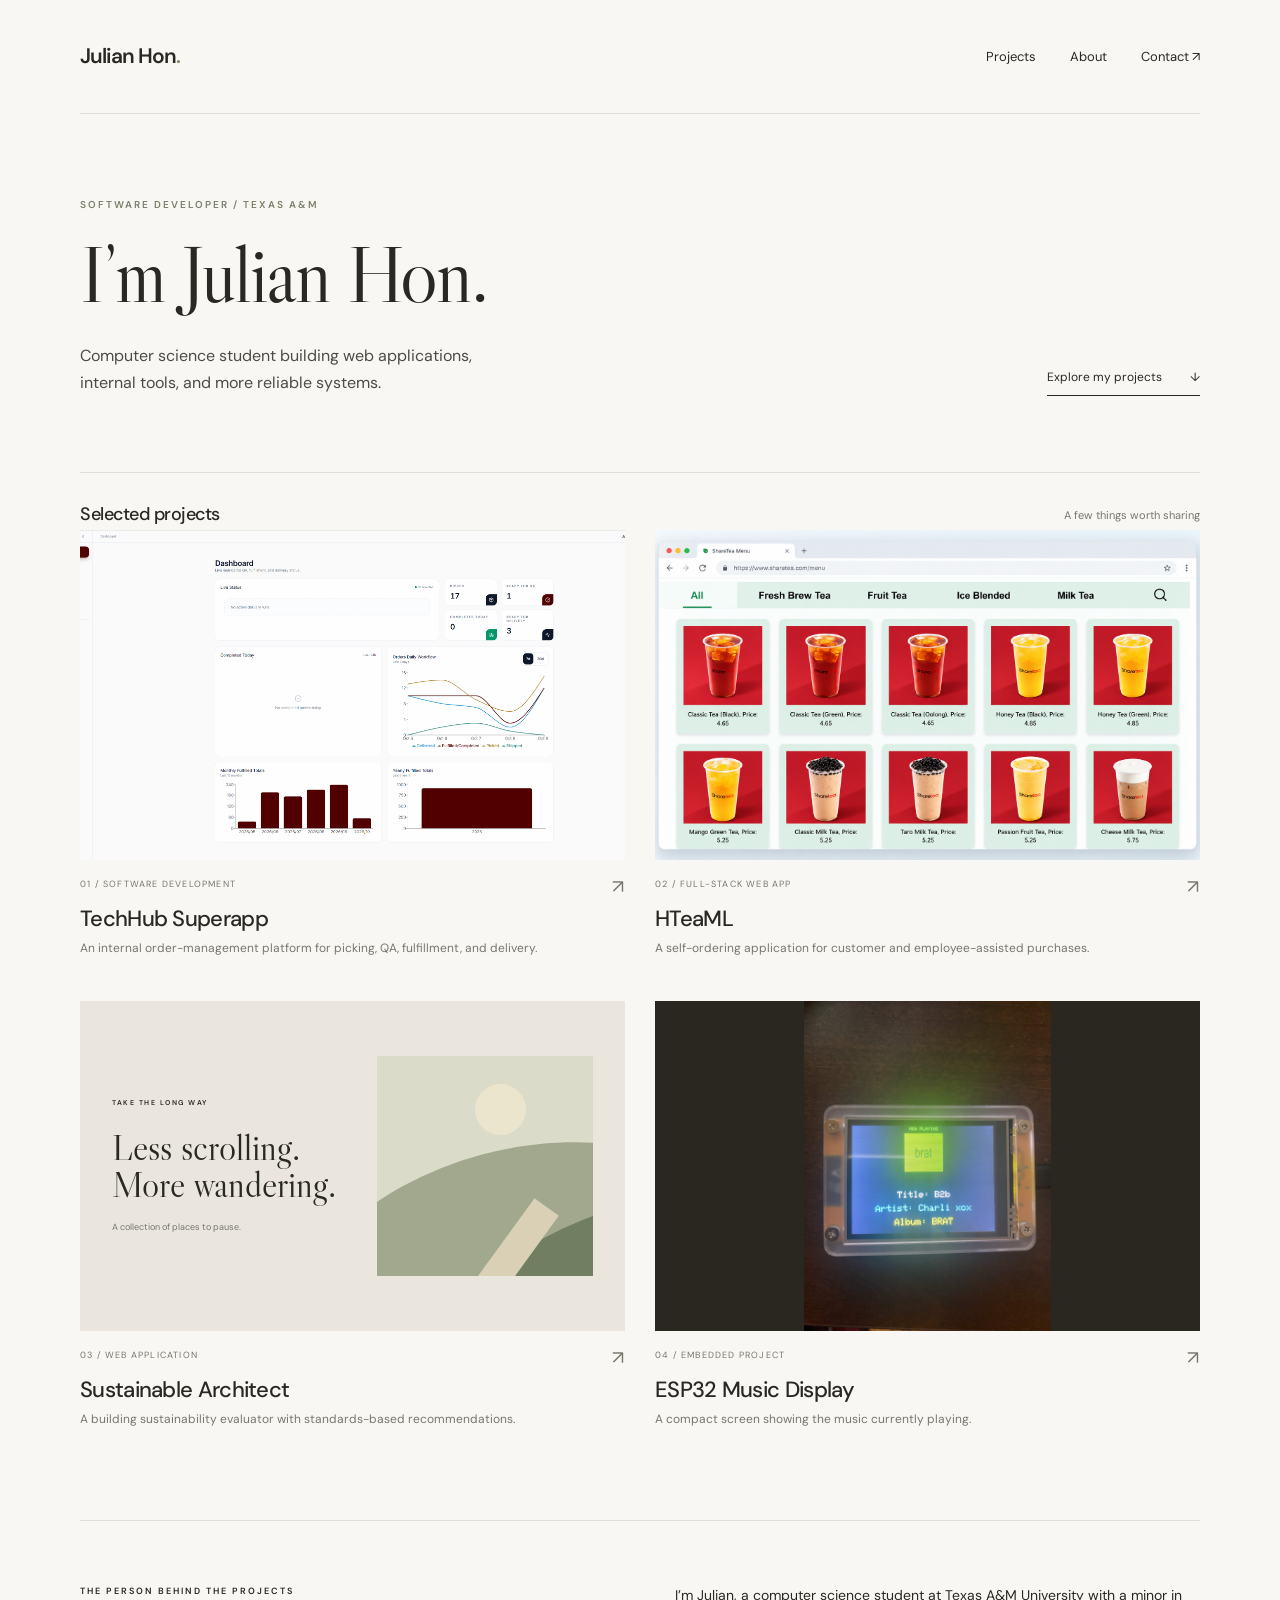
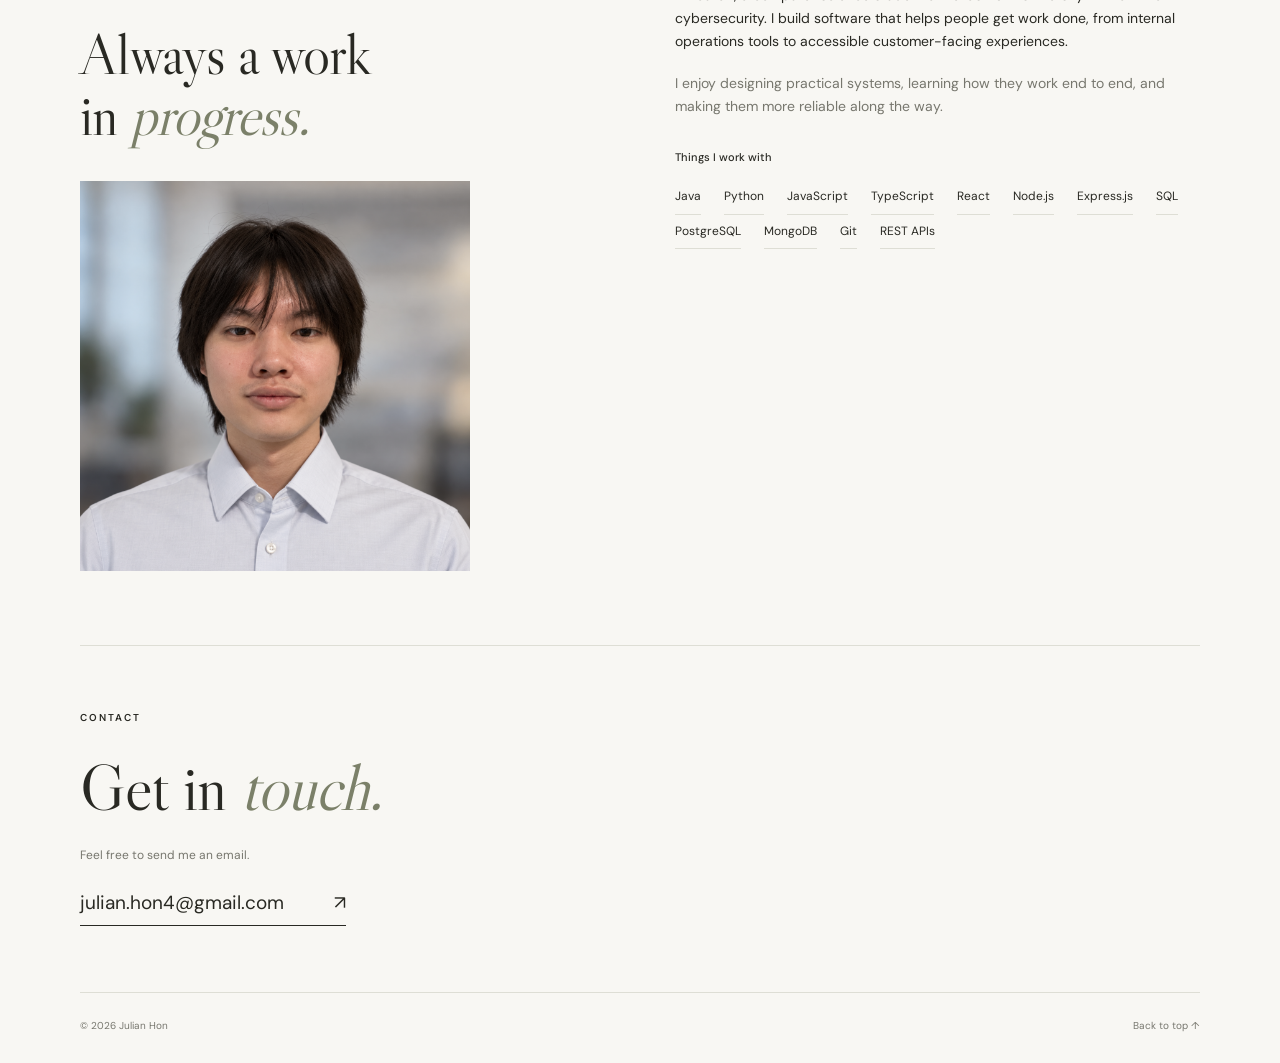
==== index.html @ f7557ac9 "Add ESP32 music display project" ====
<!doctype html>
<html lang="en">
<head>
  <meta charset="UTF-8">
  <meta name="viewport" content="width=device-width, initial-scale=1">
  <meta name="description" content="Julian Hon's portfolio of software projects and experience.">
  <title>Julian Hon — Portfolio</title>
  <link rel="stylesheet" href="styles.css">
</head>
<body>
  <a class="skip-link" href="#main">Skip to content</a>
  <header class="header wrap">
    <a class="wordmark" href="#">Julian Hon<span class="wordmark-dot">.</span></a>
    <nav aria-label="Main navigation"><a href="#work">Projects</a><a href="#about">About</a><a href="#contact">Contact <span aria-hidden="true">↗</span></a></nav>
  </header>
  <main id="main">
    <section class="hero wrap">
      <p class="eyebrow">SOFTWARE DEVELOPER / TEXAS A&amp;M</p>
      <h1>I’m Julian Hon.</h1>
      <div class="hero-bottom"><p>Computer science student building web applications, internal tools, and more reliable systems.</p><a class="text-link" href="#work">Explore my projects <span aria-hidden="true">↓</span></a></div>
    </section>
    <section class="work wrap" id="work" aria-labelledby="work-heading">
      <div class="section-heading"><h2 id="work-heading">Selected projects</h2><span>A few things worth sharing</span></div>
      <div class="project-grid">
        <button class="project" data-project="0" aria-haspopup="dialog">
          <span class="project-art project-image"><img src="images/techhub-superapp.png" alt="TechHub Superapp project preview"></span>
          <span class="project-meta"><span>01 / SOFTWARE DEVELOPMENT</span><span>↗</span></span><span class="project-name">TechHub Superapp</span><span class="project-description">An internal order-management platform for picking, QA, fulfillment, and delivery.</span>
        </button>
        <button class="project" data-project="1" aria-haspopup="dialog">
          <span class="project-art project-image"><img src="images/boba-kiosk.png" alt="HTeaML project preview"></span>
          <span class="project-meta"><span>02 / FULL-STACK WEB APP</span><span>↗</span></span><span class="project-name">HTeaML</span><span class="project-description">A self-ordering application for customer and employee-assisted purchases.</span>
        </button>
        <button class="project" data-project="2" aria-haspopup="dialog">
          <span class="project-art art-walk" aria-hidden="true"><span class="walk-copy"><span class="mini-label">TAKE THE LONG WAY</span><span class="walk-title">Less scrolling.<br>More wandering.</span><span class="walk-subtitle">A collection of places to pause.</span></span><span class="landscape"><span class="sun"></span><span class="hill hill-back"></span><span class="hill hill-front"></span><span class="trail"></span></span></span>
          <span class="project-meta"><span>03 / WEB APPLICATION</span><span>↗</span></span><span class="project-name">Sustainable Architect</span><span class="project-description">A building sustainability evaluator with standards-based recommendations.</span>
        </button>
        <button class="project" data-project="3" aria-haspopup="dialog">
          <span class="project-art project-image music-display-image"><img src="images/esp32_music_display.jpg" alt="ESP32 music display showing album art and track information"></span>
          <span class="project-meta"><span>04 / EMBEDDED PROJECT</span><span>↗</span></span><span class="project-name">ESP32 Music Display</span><span class="project-description">A compact screen showing the music currently playing.</span>
        </button>
      </div>
    </section>
    <section class="about wrap" id="about" aria-labelledby="about-heading"><div><p class="eyebrow">THE PERSON BEHIND THE PROJECTS</p><h2 id="about-heading">Always a work<br>in <em>progress.</em></h2><img class="portrait" src="images/face.png" alt="Portrait of Julian Hon"></div><div class="about-content"><p>I’m Julian, a computer science student at Texas A&M University with a minor in cybersecurity. I build software that helps people get work done, from internal operations tools to accessible customer-facing experiences.</p><p class="muted">I enjoy designing practical systems, learning how they work end to end, and making them more reliable along the way.</p><h3>Things I work with</h3><ul class="skills"><li>Java</li><li>Python</li><li>JavaScript</li><li>TypeScript</li><li>React</li><li>Node.js</li><li>Express.js</li><li>SQL</li><li>PostgreSQL</li><li>MongoDB</li><li>Git</li><li>REST APIs</li></ul></div></section>
    <section class="contact wrap" id="contact"><p class="eyebrow">CONTACT</p><h2>Get in <em>touch.</em></h2><p>Feel free to send me an email.</p><a class="contact-placeholder" href="mailto:julian.hon4@gmail.com">julian.hon4@gmail.com <span aria-hidden="true">↗</span></a></section>
  </main>
  <footer class="wrap"><span>© <span id="year">2026</span> Julian Hon</span><a href="#">Back to top ↑</a></footer>
  <dialog id="project-dialog" aria-labelledby="dialog-title"><button class="dialog-close" aria-label="Close project details">×</button><p class="eyebrow">PROJECT DETAILS</p><h2 id="dialog-title"></h2><p id="dialog-description"></p><button class="dialog-done">Back to projects <span aria-hidden="true">↗</span></button></dialog>
  <script src="script.js"></script>
</body>
</html>
---- styles.css ----
@import url('https://fonts.googleapis.com/css2?family=DM+Sans:wght@400;500;600;700&family=Libre+Caslon+Display&display=swap');
:root{--paper:#f8f7f3;--ink:#292923;--muted:#77776e;--line:#deded5;--serif:'Libre Caslon Display',Georgia,serif;--sans:'DM Sans',Arial,sans-serif}
*{box-sizing:border-box}html{scroll-behavior:smooth;scroll-padding-top:30px}body{margin:0;background:var(--paper);color:var(--ink);font-family:var(--sans);font-size:15px;line-height:1.65}a{color:inherit;text-decoration:none}button{font:inherit;color:inherit}button,a{-webkit-tap-highlight-color:transparent}a:focus-visible,button:focus-visible{outline:2px solid #686f54;outline-offset:6px}.wrap{max-width:1120px;margin:auto;width:calc(100% - 112px)}.header{height:114px;display:flex;justify-content:space-between;align-items:center;border-bottom:1px solid var(--line)}.wordmark{font-size:21px;font-weight:600;letter-spacing:-1px}.wordmark-dot{color:#82896d}.header nav{display:flex;gap:34px;font-size:13px}.header nav a:hover,.text-link:hover{color:#71795e}.hero{padding-top:83px;padding-bottom:76px}.eyebrow{font-size:10px;letter-spacing:2px;font-weight:600;margin:0 0 25px}.hero h1{font:normal clamp(64px,7.4vw,100px)/1.02 var(--serif);letter-spacing:-2.6px;margin:0 0 35px}em{font-weight:normal;color:#7b8069}.hero-bottom{display:flex;align-items:flex-end;justify-content:space-between;gap:30px}.hero-bottom p{color:var(--muted);margin:0;line-height:1.8}.text-link{font-size:12px;padding-bottom:7px;border-bottom:1px solid var(--ink);white-space:nowrap}.text-link span{margin-left:25px}.section-heading{display:flex;align-items:center;justify-content:space-between;border-top:1px solid var(--line);padding-top:27px}.section-heading h2{font-size:18px;font-weight:500;letter-spacing:-.5px;margin:0}.section-heading>span{font-size:11px;color:var(--muted)}.sample-note{font-size:10px;color:var(--muted);margin:10px 0 26px}.project-grid{display:grid;grid-template-columns:1fr 1fr;gap:42px 30px}.project{display:block;border:0;background:transparent;text-align:left;padding:0;cursor:pointer;min-width:0}.project-art{height:330px;display:flex;position:relative;overflow:hidden;align-items:center;justify-content:center;transition:filter .25s}.project:hover .project-art{filter:brightness(.96)}.art-journal{background:#e6e4db}.journal-sheet{display:block;background:#fbfaf6;width:65%;height:280px;padding:24px 25px;box-shadow:0 12px 24px #34382d12;transform:translateY(18px) rotate(-5deg)}.mini-label{display:block;font-size:7px;letter-spacing:1.5px;font-weight:600}.journal-title{font:34px/1.06 var(--serif);display:block;margin-top:17px}.journal-line{display:block;height:1px;background:#deded5;margin:17px 0 14px}.journal-photo{height:94px;display:block;background:#c0c3b2;overflow:hidden;position:relative}.journal-photo:before{content:'';position:absolute;width:180px;height:150px;background:#90977f;border-radius:50%;left:-10px;top:29px}.journal-photo:after{content:'';position:absolute;width:140px;height:90px;background:#65725b;border-radius:50%;right:-20px;top:45px}.journal-photo>span{position:absolute;width:24px;height:24px;border-radius:50%;background:#e7ddbf;top:16px;right:50px}.journal-caption{font-size:7px;color:var(--muted);display:block;margin-top:10px}.art-library{background:#e1e6df}.library-sheet{width:76%;height:255px;display:block;background:#f4f5ed;box-shadow:0 12px 24px #34382d12;padding:23px 25px;transform:translateY(18px) rotate(4deg)}.library-title{display:block;font:34px/1.03 var(--serif);margin-top:16px}.book-row{display:flex;gap:9px;margin-top:21px;align-items:flex-end}.book{display:block;height:92px;width:29%;font:11px/1.25 var(--serif);padding:12px 7px;box-shadow:3px 2px 0 #00000012}.book-one{background:#777f65;color:#f4f1e8}.book-two{background:#d8c7b3;transform:rotate(-5deg);height:84px}.book-three{background:#bbbda9;font-size:9px}.project-meta{display:flex;justify-content:space-between;font-size:9px;letter-spacing:1.2px;margin-top:17px;color:var(--muted)}.project-meta>span:last-child{font-size:19px;line-height:1}.project-name{display:block;font-size:22px;font-weight:500;letter-spacing:-.7px;margin-top:5px}.project-description{display:block;color:var(--muted);font-size:12px;margin-top:2px}.project-wide{grid-column:1/-1}.art-walk{height:270px;background:#eae6dd;justify-content:space-between;padding:42px 66px;gap:30px}.walk-copy{z-index:1;flex-shrink:0}.walk-title{display:block;font:49px/1.03 var(--serif);margin-top:20px}.walk-subtitle{display:block;font-size:9px;color:var(--muted);margin-top:17px}.landscape{display:block;position:relative;width:43%;height:220px;overflow:hidden;background:#dadbc9}.sun{position:absolute;border-radius:50%;background:#ece5cd;width:51px;height:51px;top:28px;right:67px}.hill{position:absolute;border-radius:50%;width:450px;height:270px;transform:rotate(-15deg)}.hill-back{background:#a1a88d;top:94px;left:-85px}.hill-front{background:#727e62;top:146px;left:56px}.trail{position:absolute;background:#d9d0b6;width:30px;height:220px;top:130px;left:42%;transform:rotate(36deg)}.about{display:grid;grid-template-columns:1fr 1fr;gap:70px;border-top:1px solid var(--line);margin-top:90px;padding-top:63px;padding-bottom:74px}.about h2,.contact h2{font:57px/1.08 var(--serif);letter-spacing:-1px;margin:0}.about .eyebrow{font-size:9px}.about-content>p{margin:0 0 19px;font-size:14px}.muted{color:var(--muted)}.about h3{font-size:11px;font-weight:500;margin-top:29px}.about h3 span{color:var(--muted);font-size:10px}.skills{list-style:none;display:flex;flex-wrap:wrap;gap:0 23px;padding:0;margin:14px 0 0}.skills li{font-size:12px;border-bottom:1px solid var(--line);padding:7px 0}.contact{border-top:1px solid var(--line);padding-top:64px;padding-bottom:66px}.contact h2{font-size:65px}.contact>p:not(.eyebrow){color:var(--muted);font-size:12px;margin-top:24px}.contact-placeholder{display:inline-block;font-size:19px;border-bottom:1px solid var(--ink);padding-bottom:7px;margin-top:9px}.contact-placeholder>span{margin-left:45px}footer{border-top:1px solid var(--line);display:flex;justify-content:space-between;gap:20px;padding:25px 0 29px;color:var(--muted);font-size:10px}.skip-link{position:absolute;top:-100px;left:20px;padding:12px;background:var(--paper);z-index:10}.skip-link:focus{top:12px}dialog{background:var(--paper);color:var(--ink);border:1px solid var(--line);padding:45px;max-width:560px;width:calc(100% - 40px)}dialog::backdrop{background:#22251ec0}dialog h2{font:48px/1.1 var(--serif);margin:20px 0}dialog h3{font-size:15px;margin-top:30px}dialog p:not(.eyebrow){font-size:14px;color:var(--muted)}.dialog-close{position:absolute;top:12px;right:17px;border:0;background:none;font-size:28px;cursor:pointer}.dialog-done{background:none;border:0;border-bottom:1px solid var(--ink);padding:8px 0;cursor:pointer;font-size:12px;margin-top:16px}
.project-image{background:#e8e7e1}.project-image img{display:block;width:100%;height:100%;object-fit:cover;object-position:center}
.portrait{display:block;width:100%;max-width:390px;height:390px;object-fit:cover;object-position:center;margin-top:34px;filter:saturate(.86)}
.hero .eyebrow{color:#7b8069;margin-bottom:20px}.hero h1{font-size:clamp(54px,6.2vw,82px);letter-spacing:-2px;margin-bottom:29px}.hero-bottom p{max-width:440px;font-size:16px;line-height:1.65;color:#4c4c46}
@media(max-width:760px){.hero h1{font-size:50px;letter-spacing:-1.4px}.hero-bottom p{font-size:15px}}
.art-walk{height:330px;padding:32px;gap:18px}.walk-title{font-size:36px}.landscape{width:45%;height:220px;flex-shrink:0}
.music-display-image{background:#292720}.music-display-image img{object-fit:contain}
@media(max-width:760px){.wrap{width:calc(100% - 40px)}.project-grid{grid-template-columns:1fr}.about{grid-template-columns:1fr;gap:35px}.art-walk{padding:25px}.walk-title{font-size:clamp(29px,7vw,36px)}.landscape{width:43%}}
@media(max-width:500px){.art-walk{flex-direction:column;align-items:stretch;gap:15px}.walk-title{font-size:29px;margin-top:8px}.walk-subtitle{margin-top:5px}.landscape{width:100%;height:125px}}
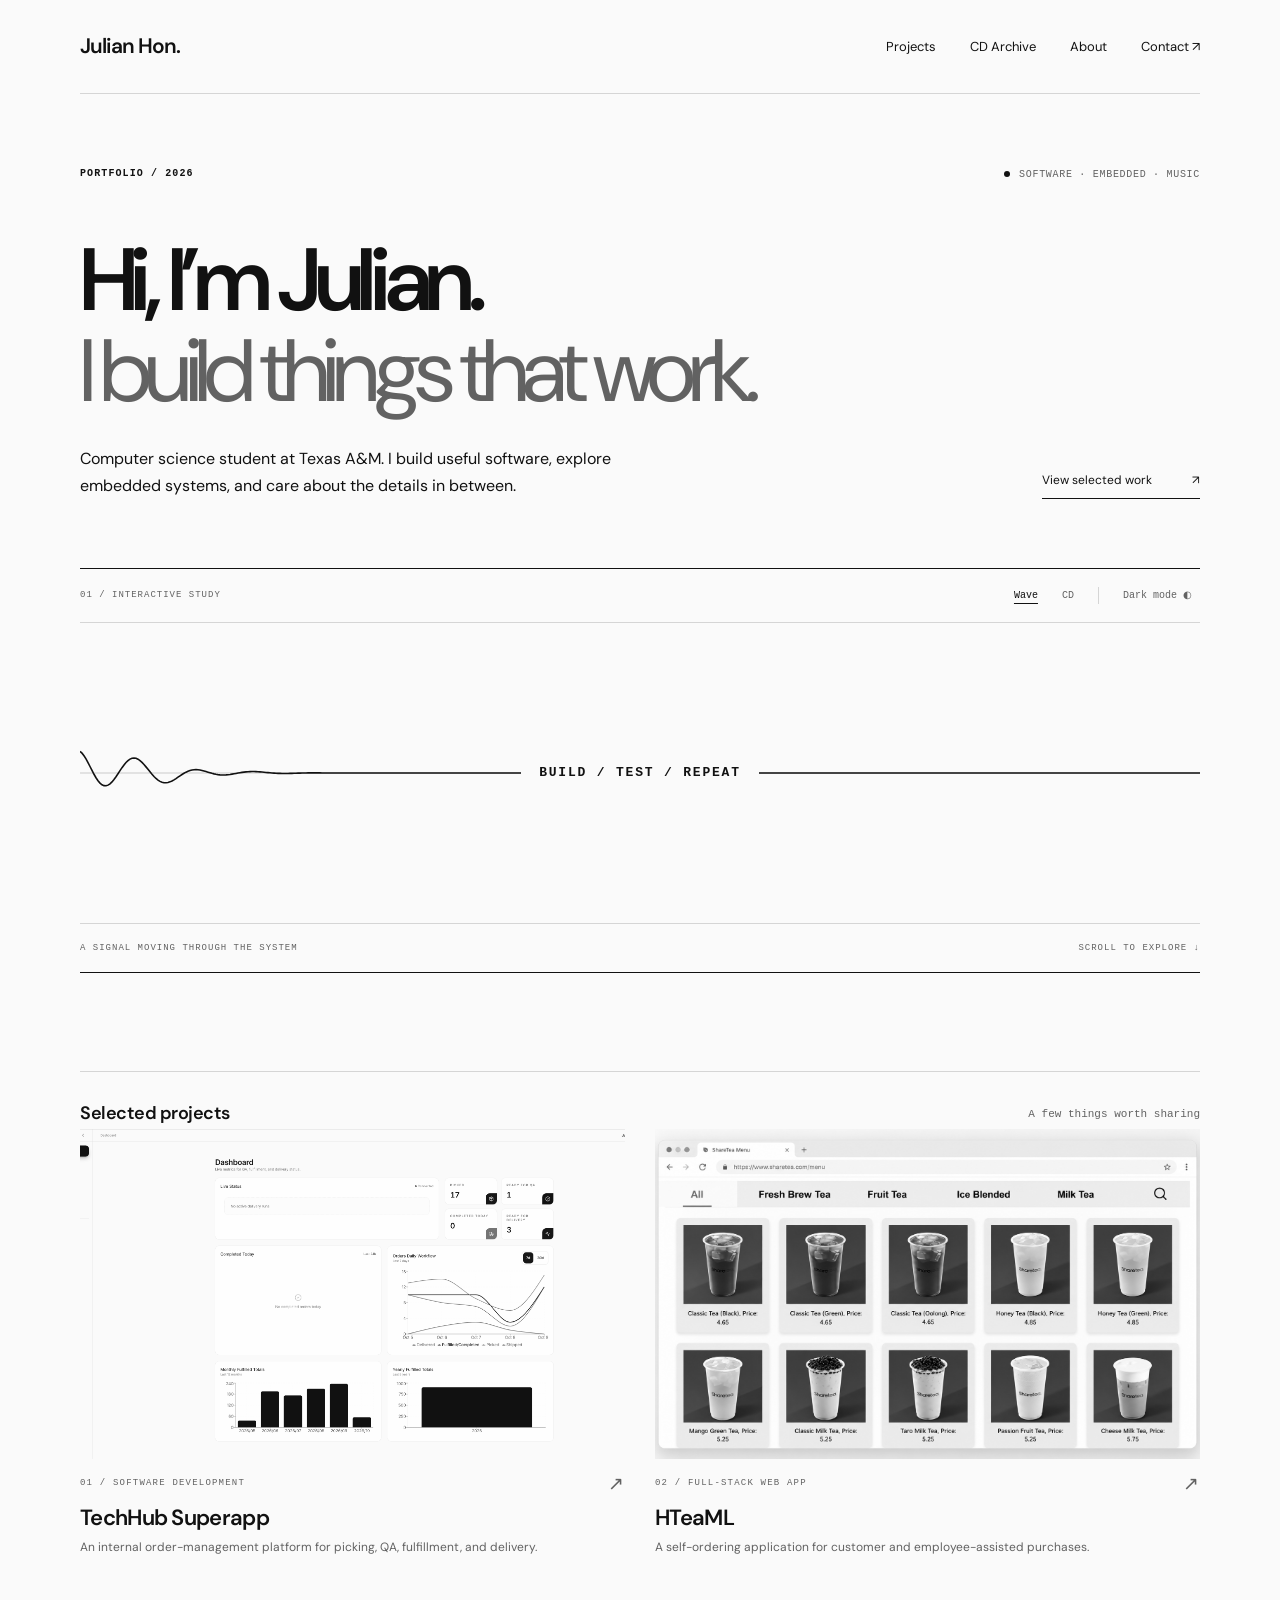
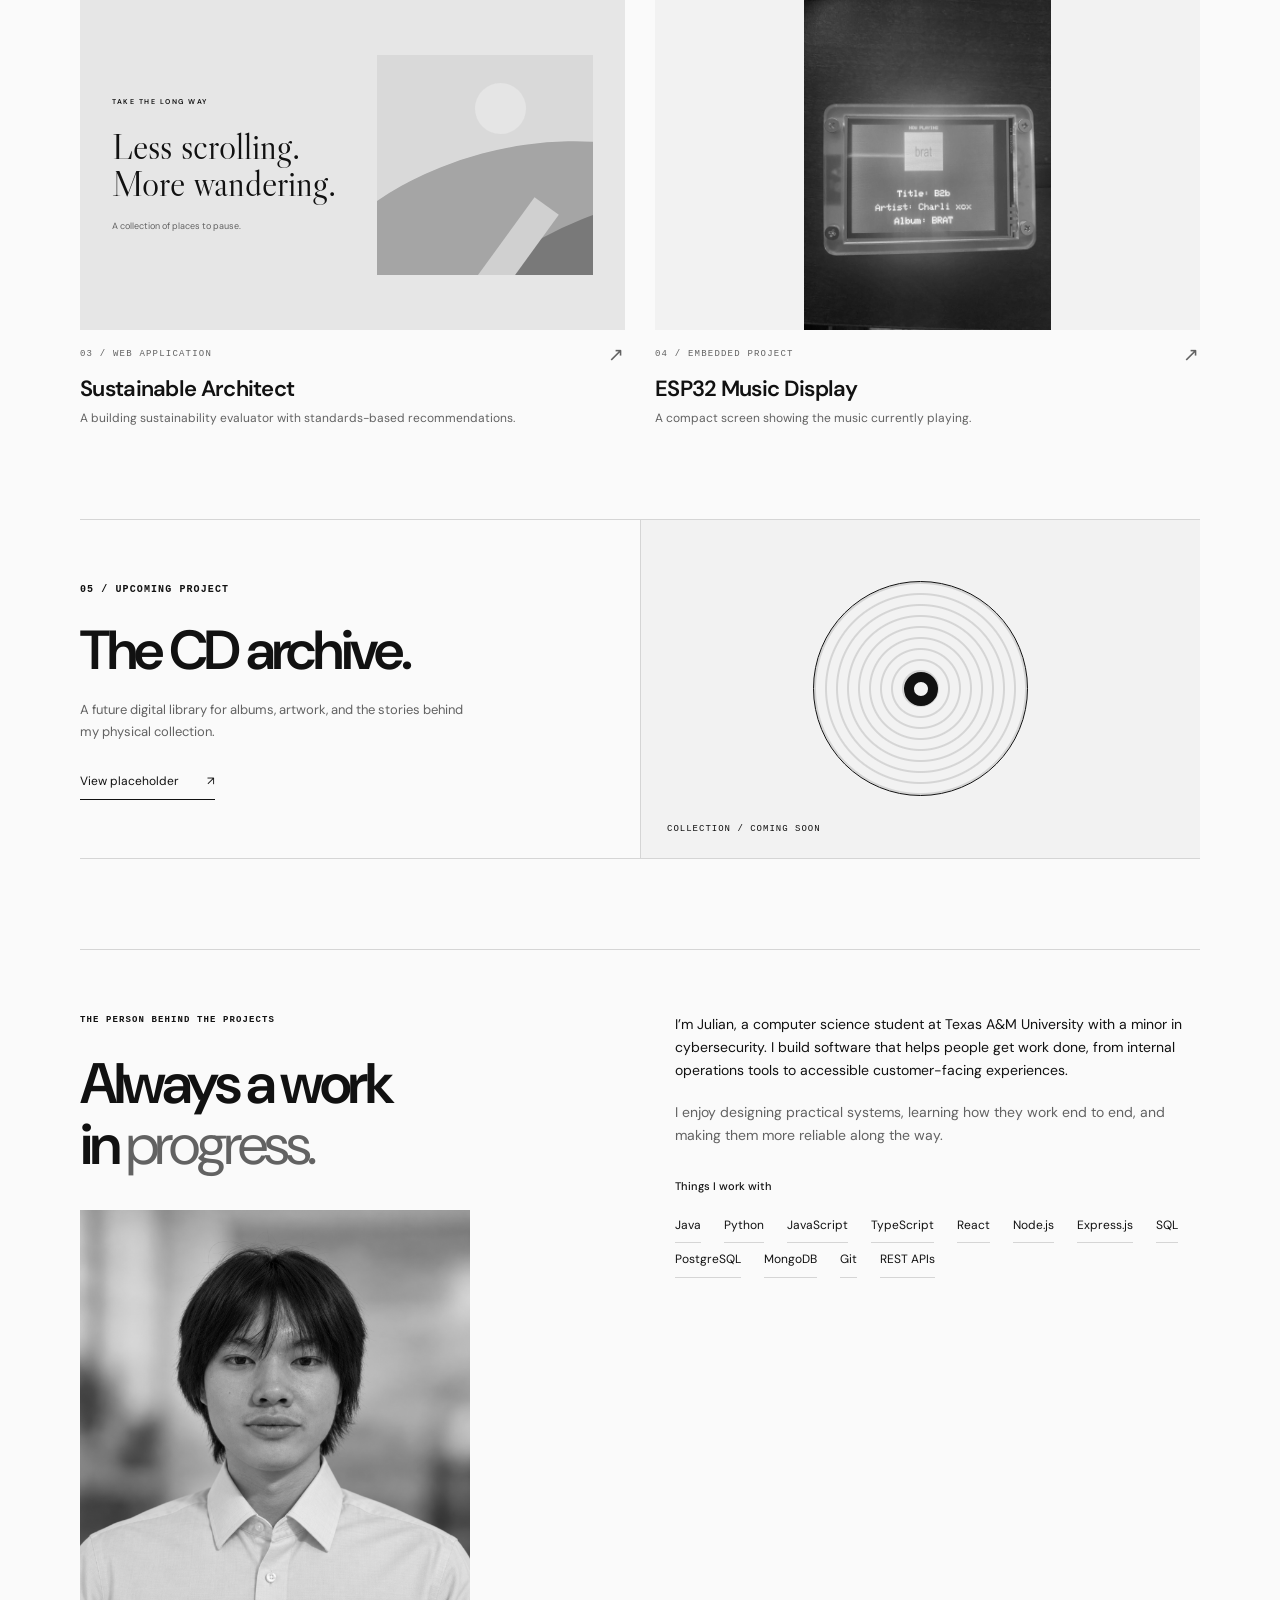
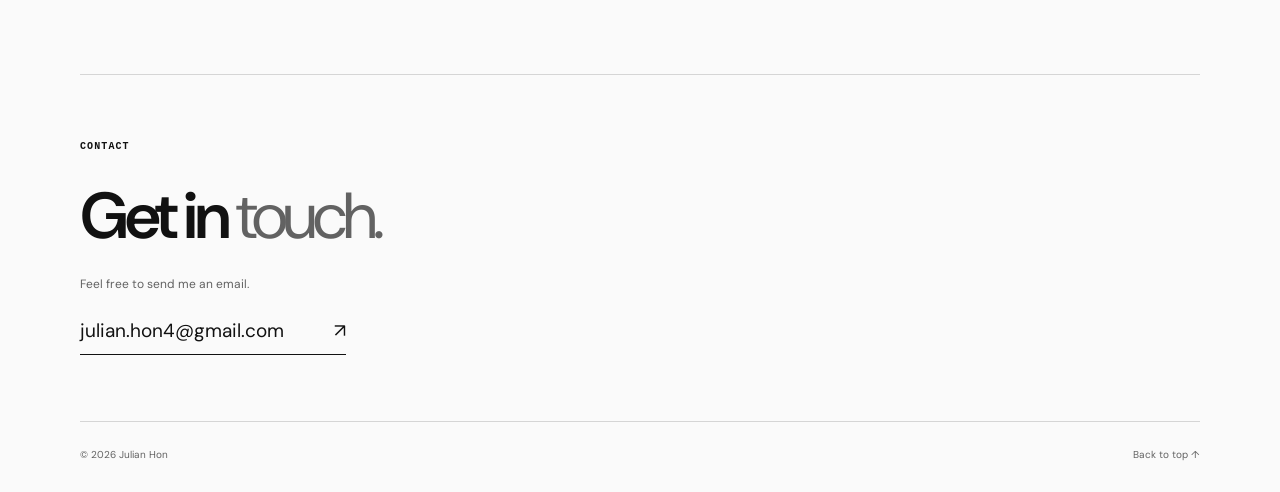
==== commit cf861e95: "Refine portfolio with minimal interactive landing page" ====
--- a/index.html
+++ b/index.html
@@ -6,18 +6,24 @@
   <meta name="description" content="Julian Hon's portfolio of software projects and experience.">
   <title>Julian Hon — Portfolio</title>
   <link rel="stylesheet" href="styles.css">
+  <link rel="stylesheet" href="theme.css">
 </head>
 <body>
   <a class="skip-link" href="#main">Skip to content</a>
   <header class="header wrap">
     <a class="wordmark" href="#">Julian Hon<span class="wordmark-dot">.</span></a>
-    <nav aria-label="Main navigation"><a href="#work">Projects</a><a href="#about">About</a><a href="#contact">Contact <span aria-hidden="true">↗</span></a></nav>
+    <nav aria-label="Main navigation"><a href="#work">Projects</a><a href="cd-library.html">CD Archive</a><a href="#about">About</a><a href="#contact">Contact <span aria-hidden="true">↗</span></a></nav>
   </header>
   <main id="main">
-    <section class="hero wrap">
-      <p class="eyebrow">SOFTWARE DEVELOPER / TEXAS A&amp;M</p>
-      <h1>I’m Julian Hon.</h1>
-      <div class="hero-bottom"><p>Computer science student building web applications, internal tools, and more reliable systems.</p><a class="text-link" href="#work">Explore my projects <span aria-hidden="true">↓</span></a></div>
+    <section class="minimal-hero wrap" aria-labelledby="hero-title">
+      <div class="hero-intro-row"><span class="eyebrow">PORTFOLIO / 2026</span><span class="hero-availability"><span aria-hidden="true"></span> SOFTWARE · EMBEDDED · MUSIC</span></div>
+      <h1 id="hero-title">Hi, I’m Julian.<br><span>I build things that work.</span></h1>
+      <div class="hero-summary"><p>Computer science student at Texas A&amp;M. I build useful software, explore embedded systems, and care about the details in between.</p><a href="#work">View selected work <span aria-hidden="true">↗</span></a></div>
+      <div class="motion-panel" data-motion-mode="wave" aria-label="Animated landing page concept preview">
+        <div class="motion-panel-top"><span>01 / INTERACTIVE STUDY</span><div class="motion-controls" aria-label="Animation concept"><button type="button" class="mode-button" data-mode="wave" aria-pressed="true">Wave</button><button type="button" class="mode-button" data-mode="disc" aria-pressed="false">CD</button><span class="control-divider" aria-hidden="true"></span><button type="button" id="palette-toggle" aria-label="Switch to dark palette">Dark mode <span aria-hidden="true">◐</span></button></div></div>
+        <div class="motion-stage"><canvas id="signal-canvas" aria-hidden="true"></canvas><div class="concept-disc" aria-hidden="true"><div class="concept-disc-center"><span>JH</span></div></div><span class="motion-word" id="motion-word" aria-hidden="true">BUILD / TEST / REPEAT</span></div>
+        <div class="motion-panel-bottom"><span id="motion-caption">A SIGNAL MOVING THROUGH THE SYSTEM</span><span>SCROLL TO EXPLORE ↓</span></div>
+      </div>
     </section>
     <section class="work wrap" id="work" aria-labelledby="work-heading">
       <div class="section-heading"><h2 id="work-heading">Selected projects</h2><span>A few things worth sharing</span></div>
@@ -40,6 +46,7 @@
         </button>
       </div>
     </section>
+    <section class="archive-feature wrap" aria-labelledby="archive-heading"><div class="archive-feature-copy"><p class="eyebrow">05 / UPCOMING PROJECT</p><h2 id="archive-heading">The CD archive.</h2><p>A future digital library for albums, artwork, and the stories behind my physical collection.</p><a class="text-link" href="cd-library.html">View placeholder <span aria-hidden="true">↗</span></a></div><div class="archive-feature-art" aria-hidden="true"><div class="feature-disc"><span></span></div><span class="archive-art-label">COLLECTION / COMING SOON</span></div></section>
     <section class="about wrap" id="about" aria-labelledby="about-heading"><div><p class="eyebrow">THE PERSON BEHIND THE PROJECTS</p><h2 id="about-heading">Always a work<br>in <em>progress.</em></h2><img class="portrait" src="images/face.png" alt="Portrait of Julian Hon"></div><div class="about-content"><p>I’m Julian, a computer science student at Texas A&M University with a minor in cybersecurity. I build software that helps people get work done, from internal operations tools to accessible customer-facing experiences.</p><p class="muted">I enjoy designing practical systems, learning how they work end to end, and making them more reliable along the way.</p><h3>Things I work with</h3><ul class="skills"><li>Java</li><li>Python</li><li>JavaScript</li><li>TypeScript</li><li>React</li><li>Node.js</li><li>Express.js</li><li>SQL</li><li>PostgreSQL</li><li>MongoDB</li><li>Git</li><li>REST APIs</li></ul></div></section>
     <section class="contact wrap" id="contact"><p class="eyebrow">CONTACT</p><h2>Get in <em>touch.</em></h2><p>Feel free to send me an email.</p><a class="contact-placeholder" href="mailto:julian.hon4@gmail.com">julian.hon4@gmail.com <span aria-hidden="true">↗</span></a></section>
   </main>
--- a/theme.css
+++ b/theme.css
@@ -0,0 +1,134 @@
+:root {
+  --paper: #fafafa;
+  --ink: #111;
+  --muted: #626262;
+  --line: #d5d5d5;
+  --panel: #f2f2f2;
+  --disc-ink: #202020;
+}
+
+body.dark-mode {
+  --paper: #111;
+  --ink: #f5f5f5;
+  --muted: #a2a2a2;
+  --line: #444;
+  --panel: #1b1b1b;
+  --disc-ink: #d9d9d9;
+}
+
+body { background: var(--paper); color: var(--ink); transition: background .3s, color .3s; }
+button { cursor: pointer; }
+.wordmark-dot, em { color: var(--ink); }
+.header nav a:hover, .text-link:hover, .header nav a[aria-current="page"] { color: var(--muted); }
+.header { height: 94px; }
+.eyebrow { font-family: Consolas, 'Courier New', monospace; font-size: 10px; letter-spacing: 1.1px; }
+
+.minimal-hero { padding-top: 72px; padding-bottom: 68px; }
+.hero-intro-row, .hero-summary, .motion-panel-top, .motion-panel-bottom { display: flex; justify-content: space-between; align-items: center; gap: 24px; }
+.hero-intro-row .eyebrow { margin: 0; }
+.hero-availability { display: inline-flex; align-items: center; gap: 9px; font: 10px Consolas, 'Courier New', monospace; letter-spacing: .7px; color: var(--muted); }
+.hero-availability span { width: 6px; height: 6px; background: var(--ink); border-radius: 50%; }
+.minimal-hero h1 { font: 600 clamp(53px, 6.9vw, 100px)/1.04 var(--sans); letter-spacing: -.072em; margin: 51px 0 29px; }
+.minimal-hero h1 span { color: var(--muted); font-weight: 400; }
+.hero-summary { align-items: flex-end; margin-bottom: 69px; }
+.hero-summary p { max-width: 550px; margin: 0; font-size: 16px; line-height: 1.65; }
+.hero-summary a { display: inline-flex; justify-content: space-between; gap: 40px; white-space: nowrap; border-bottom: 1px solid var(--ink); padding-bottom: 7px; font-size: 12px; }
+.hero-summary a:hover { color: var(--muted); border-color: var(--muted); }
+
+.motion-panel { border-top: 1px solid var(--ink); border-bottom: 1px solid var(--ink); }
+.motion-panel-top, .motion-panel-bottom { font: 9px Consolas, 'Courier New', monospace; letter-spacing: 1px; color: var(--muted); }
+.motion-panel-top { min-height: 54px; border-bottom: 1px solid var(--line); }
+.motion-panel-bottom { min-height: 49px; border-top: 1px solid var(--line); }
+.motion-controls { display: flex; align-items: center; gap: 8px; }
+.motion-controls button { border: 0; background: transparent; padding: 5px 8px; color: var(--muted); font: 10px Consolas, 'Courier New', monospace; letter-spacing: 0; }
+.motion-controls button:hover, .motion-controls button[aria-pressed="true"] { color: var(--ink); }
+.motion-controls button[aria-pressed="true"] { text-decoration: underline; text-underline-offset: 5px; }
+.control-divider { width: 1px; height: 17px; background: var(--line); margin: 0 8px; }
+.motion-stage { height: 300px; position: relative; display: grid; place-items: center; overflow: hidden; }
+#signal-canvas { display: block; width: 100%; height: 100%; position: absolute; inset: 0; }
+.motion-word { z-index: 1; padding: 11px 18px; background: var(--paper); color: var(--ink); font: 600 13px Consolas, 'Courier New', monospace; letter-spacing: 1.8px; text-align: center; transition: opacity .25s, transform .25s; }
+.motion-word.is-changing { opacity: 0; transform: translateY(5px); }
+.concept-disc { display: none; width: 228px; height: 228px; border-radius: 50%; border: 1px solid var(--ink); background: repeating-radial-gradient(circle, transparent 0 4px, var(--line) 5px 6px, transparent 7px 10px), var(--paper); box-shadow: inset 0 0 0 2px var(--paper), inset 0 0 0 7px var(--ink); place-items: center; animation: disc-turn 13s linear infinite; }
+.concept-disc-center { position: relative; width: 72px; height: 72px; display: grid; place-items: center; border-radius: 50%; background: var(--ink); color: var(--paper); font: 700 19px Consolas, 'Courier New', monospace; letter-spacing: -1px; }
+.concept-disc-center::after { content: ''; position: absolute; top: 50%; left: 50%; transform: translate(-50%, -50%); width: 8px; height: 8px; border-radius: 50%; background: var(--paper); }
+.concept-disc-center span { transform: translateY(-15px); }
+.motion-panel[data-motion-mode="disc"] #signal-canvas { display: none; }
+.motion-panel[data-motion-mode="disc"] .concept-disc { display: grid; }
+.motion-panel[data-motion-mode="disc"] .motion-word { position: absolute; bottom: 6px; background: var(--paper); font-size: 10px; }
+@keyframes disc-turn { to { transform: rotate(360deg); } }
+
+.work { padding-top: 30px; }
+.section-heading h2, .project-name { font-family: var(--sans); font-weight: 600; }
+.project-meta, .section-heading > span { font-family: Consolas, 'Courier New', monospace; }
+.project-art { filter: grayscale(1); }
+.project:hover .project-art { filter: grayscale(1) brightness(.92); }
+.project-image { background: var(--panel); }
+.about { margin-top: 90px; }
+.about h2, .contact h2, .archive-feature-copy h2, .archive-heading h1 { font-family: var(--sans); font-weight: 600; letter-spacing: -.06em; }
+.about h2 em, .contact h2 em, .archive-heading h1 em { font-style: normal; font-weight: 400; color: var(--muted); }
+.portrait { filter: grayscale(1); }
+.contact-placeholder { border-color: var(--ink); }
+dialog { background: var(--paper); color: var(--ink); border-color: var(--line); }
+dialog::backdrop { background: #000b; }
+
+.archive-feature { display: grid; grid-template-columns: 1fr 1fr; margin-top: 90px; border-top: 1px solid var(--line); border-bottom: 1px solid var(--line); min-height: 330px; }
+.archive-feature-copy { padding: 62px 36px 58px 0; }
+.archive-feature-copy h2 { font-size: clamp(42px, 4.3vw, 62px); line-height: 1; margin: 0; }
+.archive-feature-copy p:not(.eyebrow) { max-width: 390px; color: var(--muted); font-size: 13px; margin: 21px 0 26px; }
+.archive-feature-copy .text-link { display: inline-block; }
+.archive-feature-art { min-height: 330px; display: grid; place-items: center; position: relative; overflow: hidden; background: var(--panel); border-left: 1px solid var(--line); }
+.feature-disc { display: grid; place-items: center; width: 215px; height: 215px; border: 1px solid var(--ink); border-radius: 50%; background: repeating-radial-gradient(circle, transparent 0 5px, var(--line) 6px 7px, transparent 8px 11px), var(--panel); animation: disc-turn 22s linear infinite; }
+.feature-disc span { width: 34px; height: 34px; border: 10px solid var(--ink); background: var(--panel); border-radius: 50%; }
+.archive-art-label { position: absolute; bottom: 24px; left: 26px; font: 9px Consolas, 'Courier New', monospace; letter-spacing: 1px; }
+
+.archive-main { padding-top: 72px; padding-bottom: 95px; }
+.archive-heading { max-width: 740px; }
+.archive-heading h1 { font-size: clamp(60px, 7vw, 98px); line-height: 1; margin: 0; }
+.archive-heading > p:not(.eyebrow) { max-width: 500px; color: var(--muted); font-size: 15px; margin: 24px 0 43px; }
+.archive-stage { display: grid; grid-template-columns: 1.2fr .8fr; min-height: 450px; border: 1px solid var(--line); }
+.archive-jewel { width: 315px; height: 315px; display: flex; margin: auto; box-shadow: 14px 18px 0 var(--line); transform: rotate(-6deg); }
+.jewel-spine { width: 24px; flex: none; padding: 9px 3px; writing-mode: vertical-rl; transform: rotate(180deg); border: 1px solid var(--ink); font: 8px Consolas, 'Courier New', monospace; letter-spacing: 1px; }
+.jewel-cover { flex: 1; display: flex; flex-direction: column; justify-content: space-between; position: relative; overflow: hidden; background: var(--ink); color: var(--paper); padding: 18px; border: 4px solid var(--paper); outline: 1px solid var(--ink); }
+.jewel-header, .jewel-footer { display: flex; justify-content: space-between; position: relative; z-index: 1; font: 8px Consolas, 'Courier New', monospace; letter-spacing: 1px; }
+.jewel-footer { align-items: flex-end; }
+.jewel-footer strong { font: 600 22px/1 var(--sans); letter-spacing: -.06em; }
+.jewel-disc { position: absolute; width: 205px; height: 205px; right: -48px; top: 54px; display: grid; place-items: center; border: 1px solid var(--paper); border-radius: 50%; background: repeating-radial-gradient(circle, transparent 0 4px, #777 5px 6px, transparent 7px 10px), var(--disc-ink); }
+.jewel-disc span { width: 27px; height: 27px; border: 8px solid var(--paper); border-radius: 50%; background: var(--ink); }
+.archive-readout { display: flex; flex-direction: column; padding: 47px 40px; border-left: 1px solid var(--line); }
+.archive-readout-label, .readout-line { font: 9px Consolas, 'Courier New', monospace; letter-spacing: 1px; }
+.archive-readout-label { display: flex; justify-content: space-between; align-items: center; }
+.archive-readout-label .live-dot { width: 7px; height: 7px; background: var(--ink); border-radius: 50%; }
+.archive-readout strong { font: 600 45px/1.05 var(--sans); letter-spacing: -.06em; margin: 37px 0 17px; }
+.archive-readout p { max-width: 260px; color: var(--muted); font-size: 12px; margin: 0 0 28px; }
+.readout-line { display: flex; justify-content: space-between; gap: 12px; padding: 10px 0; border-top: 1px solid var(--line); color: var(--muted); }
+.archive-readout a { align-self: flex-start; margin-top: auto; padding-top: 20px; font-size: 12px; border-bottom: 1px solid var(--ink); }
+
+@media (prefers-reduced-motion: reduce) { *, *::before, *::after { scroll-behavior: auto !important; animation-duration: .01ms !important; transition-duration: .01ms !important; } }
+@media (max-width: 760px) {
+  .header { height: auto; min-height: 85px; gap: 15px; }
+  .header nav { gap: 15px; flex-wrap: wrap; justify-content: flex-end; }
+  .minimal-hero { padding-top: 55px; }
+  .hero-summary { align-items: flex-start; flex-direction: column; gap: 25px; margin-bottom: 55px; }
+  .minimal-hero h1 { font-size: clamp(50px, 8vw, 70px); }
+  .archive-feature { grid-template-columns: 1fr; }
+  .archive-feature-art { border-left: 0; border-top: 1px solid var(--line); }
+  .archive-stage { grid-template-columns: 1fr; }
+  .archive-jewel { margin: 65px auto; }
+  .archive-readout { border-left: 0; border-top: 1px solid var(--line); min-height: 365px; }
+}
+@media (max-width: 500px) {
+  .header { flex-direction: column; align-items: flex-start; padding: 20px 0; }
+  .header nav { gap: 8px 18px; justify-content: flex-start; }
+  .hero-intro-row { align-items: flex-start; flex-direction: column; gap: 12px; }
+  .minimal-hero h1 { font-size: clamp(45px, 11vw, 55px); letter-spacing: -.06em; margin: 34px 0 24px; }
+  .hero-summary p { font-size: 14px; }
+  .motion-panel-top { align-items: flex-start; flex-direction: column; gap: 3px; padding: 10px 0; }
+  .motion-panel-bottom { font-size: 7px; letter-spacing: .3px; }
+  .motion-stage { height: 235px; }
+  .motion-word { font-size: 10px; letter-spacing: .6px; }
+  .concept-disc { width: 170px; height: 170px; }
+  .archive-heading h1 { font-size: 56px; }
+  .archive-jewel { width: 255px; height: 255px; }
+  .jewel-disc { width: 175px; height: 175px; }
+  .archive-readout { padding: 35px 25px; }
+}
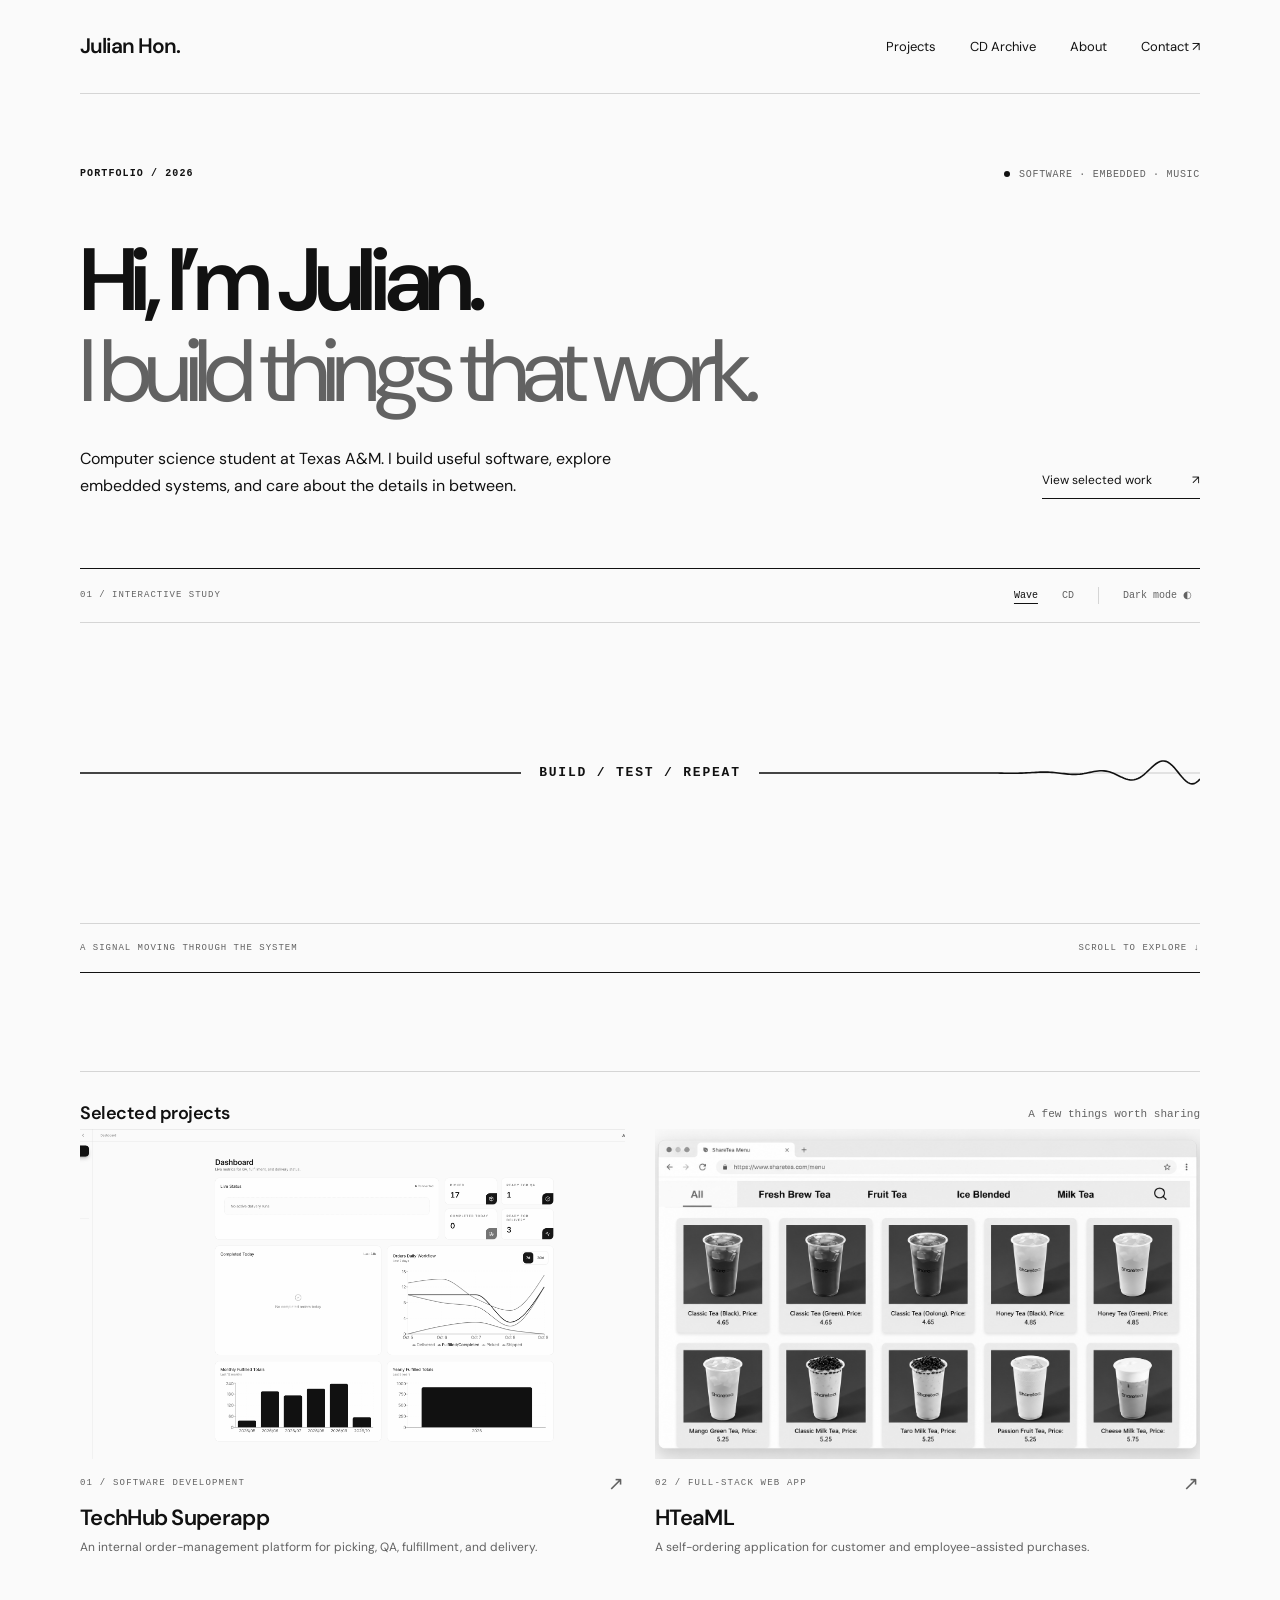
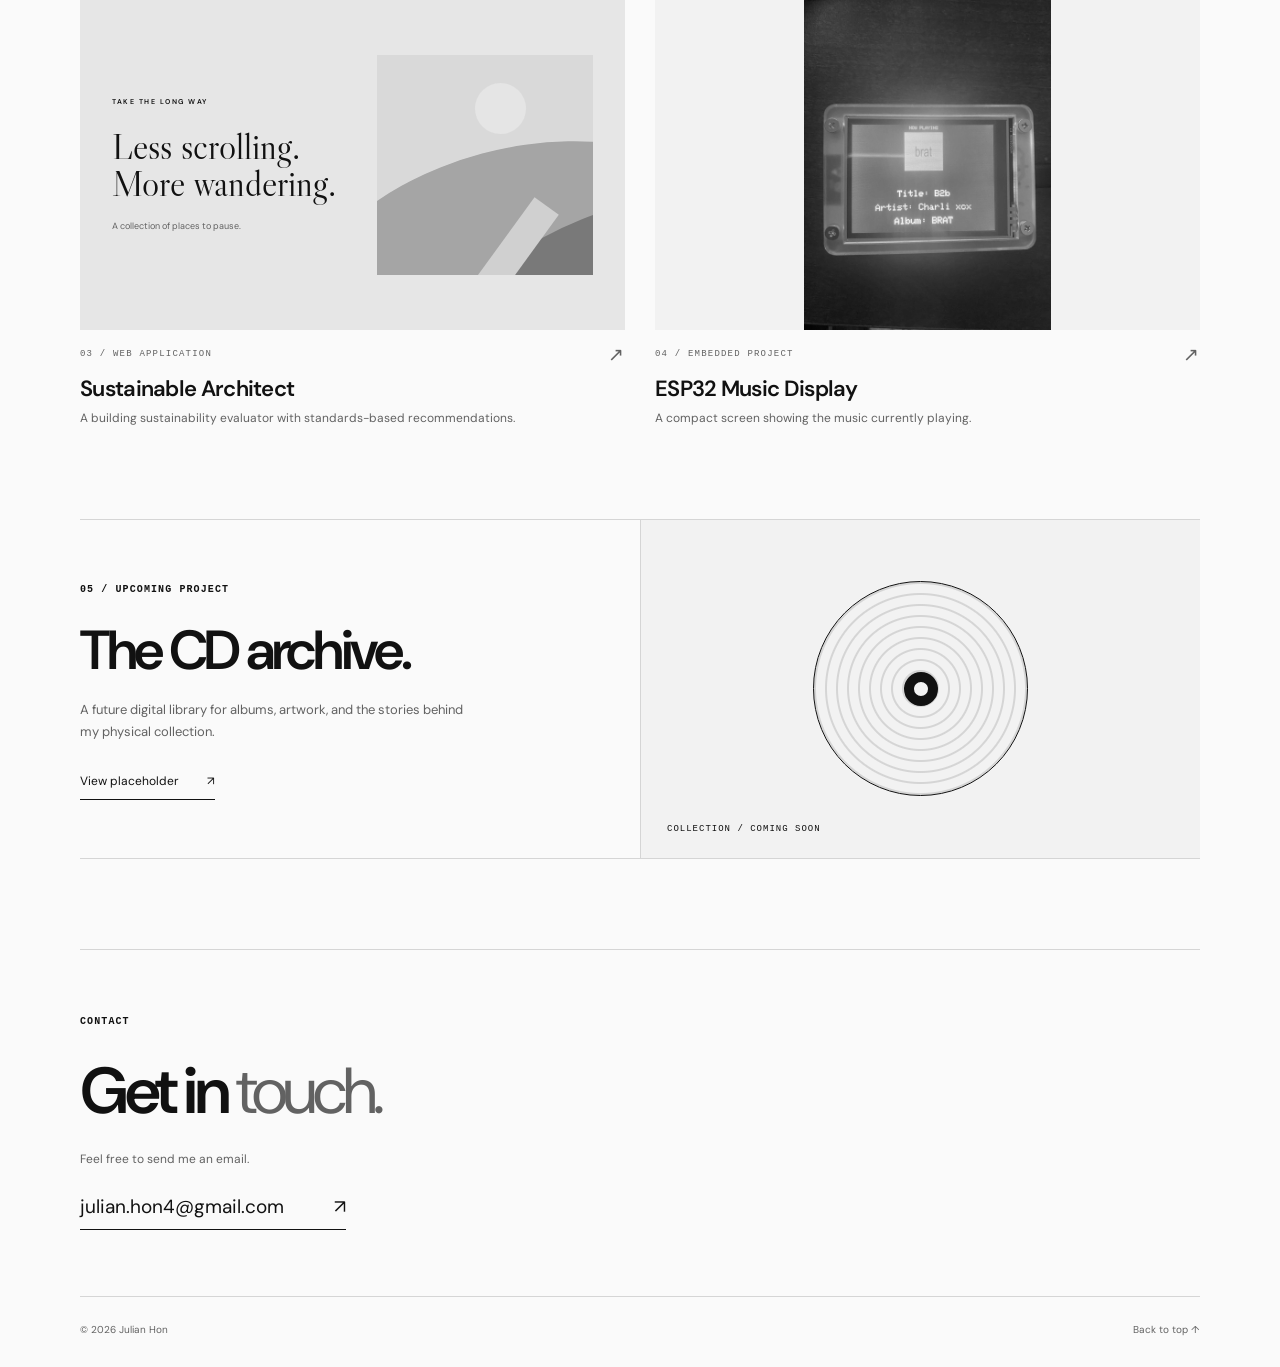
==== commit a8cd7bfe: "Move About section to separate page" ====
--- a/index.html
+++ b/index.html
@@ -12,7 +12,7 @@
   <a class="skip-link" href="#main">Skip to content</a>
   <header class="header wrap">
     <a class="wordmark" href="#">Julian Hon<span class="wordmark-dot">.</span></a>
-    <nav aria-label="Main navigation"><a href="#work">Projects</a><a href="cd-library.html">CD Archive</a><a href="#about">About</a><a href="#contact">Contact <span aria-hidden="true">↗</span></a></nav>
+    <nav aria-label="Main navigation"><a href="#work">Projects</a><a href="cd-library.html">CD Archive</a><a href="about.html">About</a><a href="#contact">Contact <span aria-hidden="true">↗</span></a></nav>
   </header>
   <main id="main">
     <section class="minimal-hero wrap" aria-labelledby="hero-title">
@@ -47,8 +47,7 @@
       </div>
     </section>
     <section class="archive-feature wrap" aria-labelledby="archive-heading"><div class="archive-feature-copy"><p class="eyebrow">05 / UPCOMING PROJECT</p><h2 id="archive-heading">The CD archive.</h2><p>A future digital library for albums, artwork, and the stories behind my physical collection.</p><a class="text-link" href="cd-library.html">View placeholder <span aria-hidden="true">↗</span></a></div><div class="archive-feature-art" aria-hidden="true"><div class="feature-disc"><span></span></div><span class="archive-art-label">COLLECTION / COMING SOON</span></div></section>
-    <section class="about wrap" id="about" aria-labelledby="about-heading"><div><p class="eyebrow">THE PERSON BEHIND THE PROJECTS</p><h2 id="about-heading">Always a work<br>in <em>progress.</em></h2><img class="portrait" src="images/face.png" alt="Portrait of Julian Hon"></div><div class="about-content"><p>I’m Julian, a computer science student at Texas A&M University with a minor in cybersecurity. I build software that helps people get work done, from internal operations tools to accessible customer-facing experiences.</p><p class="muted">I enjoy designing practical systems, learning how they work end to end, and making them more reliable along the way.</p><h3>Things I work with</h3><ul class="skills"><li>Java</li><li>Python</li><li>JavaScript</li><li>TypeScript</li><li>React</li><li>Node.js</li><li>Express.js</li><li>SQL</li><li>PostgreSQL</li><li>MongoDB</li><li>Git</li><li>REST APIs</li></ul></div></section>
-    <section class="contact wrap" id="contact"><p class="eyebrow">CONTACT</p><h2>Get in <em>touch.</em></h2><p>Feel free to send me an email.</p><a class="contact-placeholder" href="mailto:julian.hon4@gmail.com">julian.hon4@gmail.com <span aria-hidden="true">↗</span></a></section>
+    <section class="contact home-contact wrap" id="contact"><p class="eyebrow">CONTACT</p><h2>Get in <em>touch.</em></h2><p>Feel free to send me an email.</p><a class="contact-placeholder" href="mailto:julian.hon4@gmail.com">julian.hon4@gmail.com <span aria-hidden="true">↗</span></a></section>
   </main>
   <footer class="wrap"><span>© <span id="year">2026</span> Julian Hon</span><a href="#">Back to top ↑</a></footer>
   <dialog id="project-dialog" aria-labelledby="dialog-title"><button class="dialog-close" aria-label="Close project details">×</button><p class="eyebrow">PROJECT DETAILS</p><h2 id="dialog-title"></h2><p id="dialog-description"></p><button class="dialog-done">Back to projects <span aria-hidden="true">↗</span></button></dialog>
--- a/styles.css
+++ b/styles.css
@@ -7,5 +7,9 @@
 @media(max-width:760px){.hero h1{font-size:50px;letter-spacing:-1.4px}.hero-bottom p{font-size:15px}}
 .art-walk{height:330px;padding:32px;gap:18px}.walk-title{font-size:36px}.landscape{width:45%;height:220px;flex-shrink:0}
 .music-display-image{background:#292720}.music-display-image img{object-fit:contain}
+.home-contact{margin-top:90px}
+.about-page{border-top:0;margin-top:0;padding-top:83px}
+.about-page h1{font:57px/1.08 var(--serif);letter-spacing:-1px;margin:0}
+.about-page .about-content h2{font:500 11px/1.65 var(--sans);letter-spacing:0;margin:29px 0 0}
 @media(max-width:760px){.wrap{width:calc(100% - 40px)}.project-grid{grid-template-columns:1fr}.about{grid-template-columns:1fr;gap:35px}.art-walk{padding:25px}.walk-title{font-size:clamp(29px,7vw,36px)}.landscape{width:43%}}
 @media(max-width:500px){.art-walk{flex-direction:column;align-items:stretch;gap:15px}.walk-title{font-size:29px;margin-top:8px}.walk-subtitle{margin-top:5px}.landscape{width:100%;height:125px}}
--- a/theme.css
+++ b/theme.css
@@ -64,6 +64,9 @@
 .project:hover .project-art { filter: grayscale(1) brightness(.92); }
 .project-image { background: var(--panel); }
 .about { margin-top: 90px; }
+.about-page { margin-top: 0; }
+.about-page h1 { font-family: var(--sans); font-weight: 600; letter-spacing: -.06em; }
+.about-page h1 em { font-style: normal; font-weight: 400; color: var(--muted); }
 .about h2, .contact h2, .archive-feature-copy h2, .archive-heading h1 { font-family: var(--sans); font-weight: 600; letter-spacing: -.06em; }
 .about h2 em, .contact h2 em, .archive-heading h1 em { font-style: normal; font-weight: 400; color: var(--muted); }
 .portrait { filter: grayscale(1); }
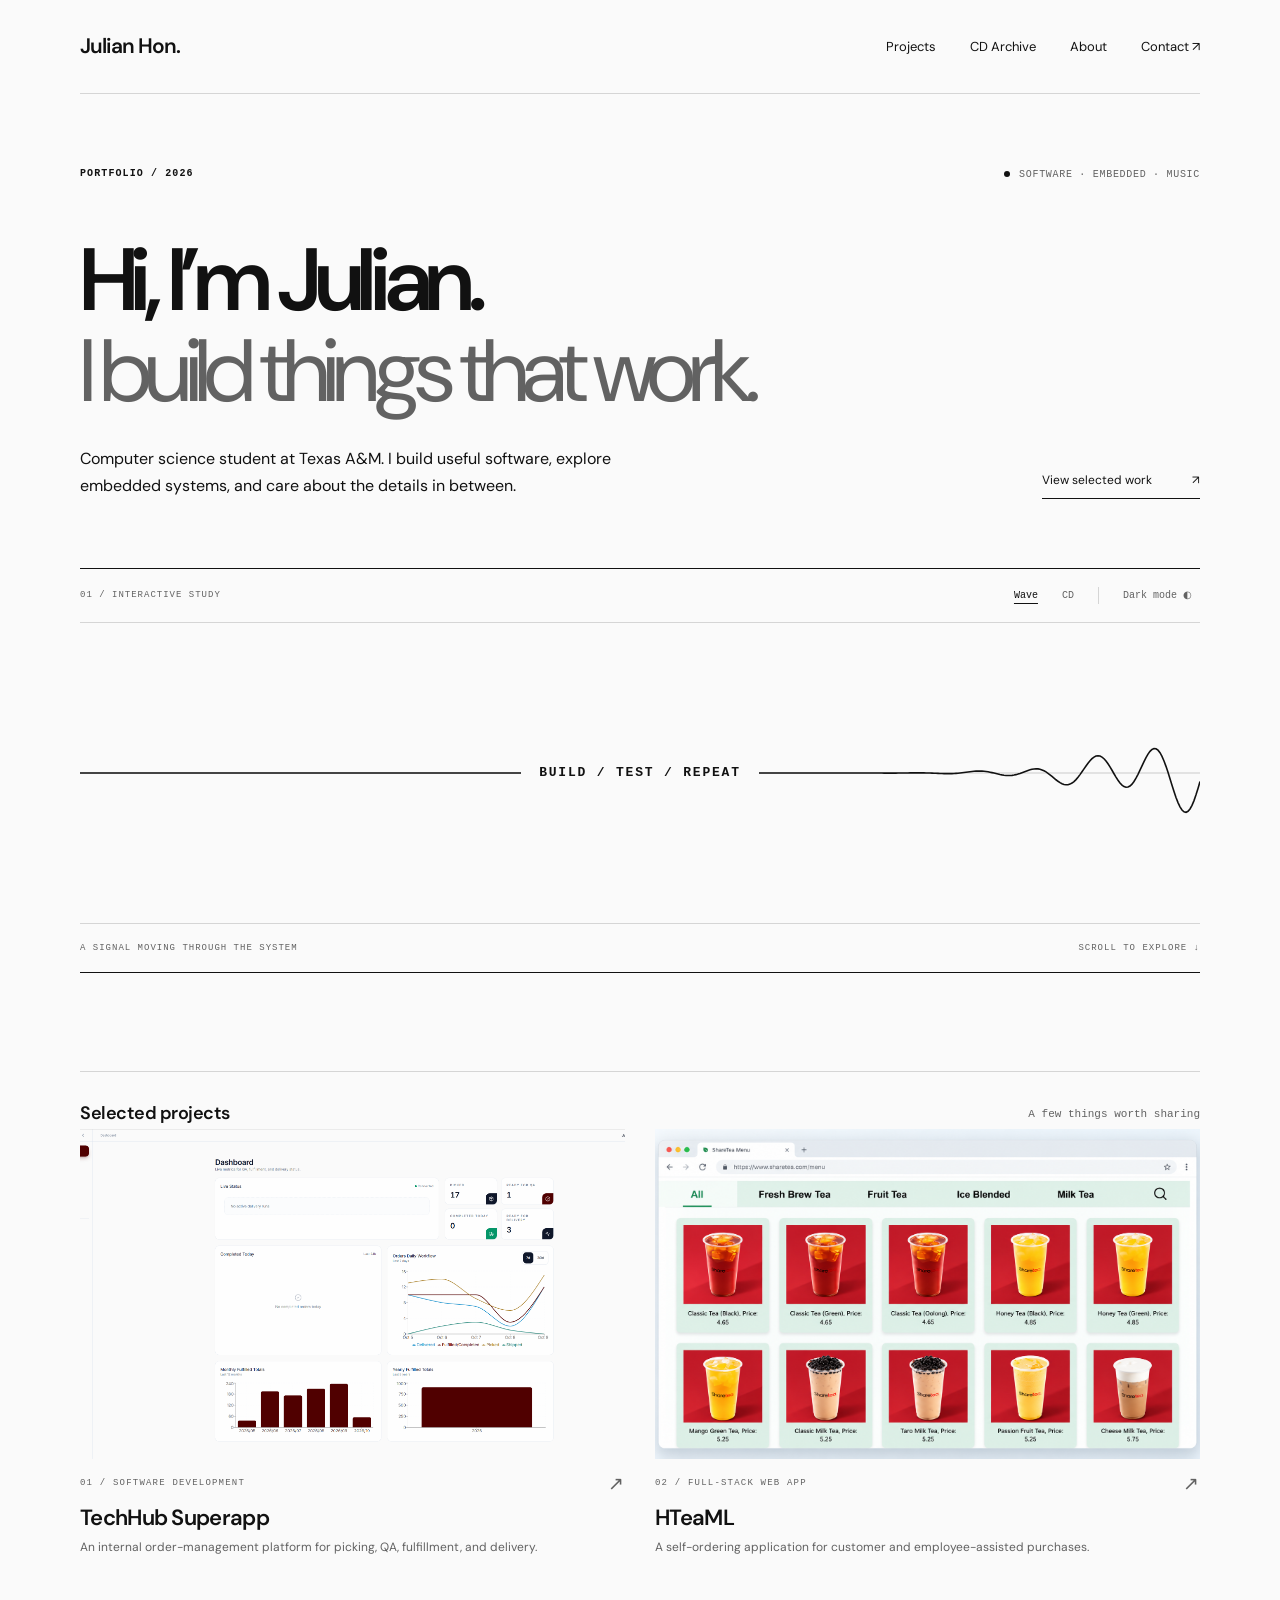
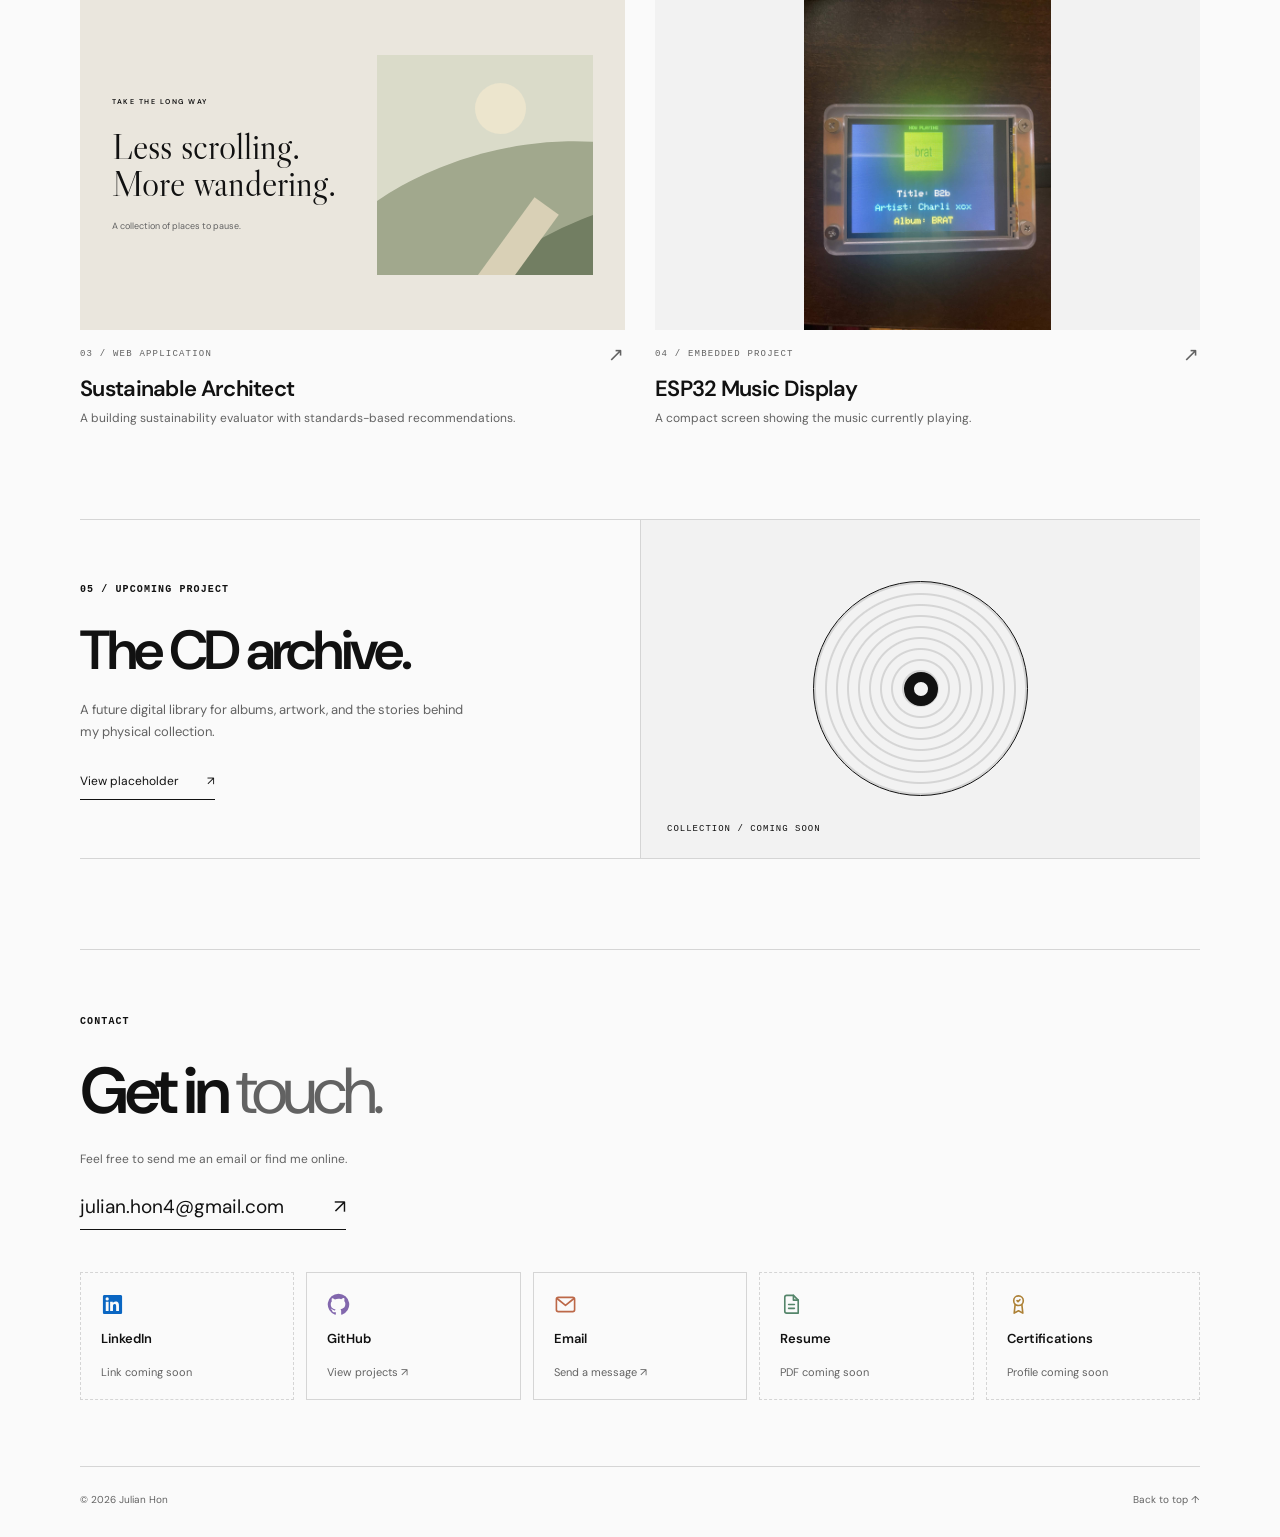
==== commit 0a162953: "Restore portfolio color and add contact icon slots" ====
--- a/index.html
+++ b/index.html
@@ -47,7 +47,37 @@
       </div>
     </section>
     <section class="archive-feature wrap" aria-labelledby="archive-heading"><div class="archive-feature-copy"><p class="eyebrow">05 / UPCOMING PROJECT</p><h2 id="archive-heading">The CD archive.</h2><p>A future digital library for albums, artwork, and the stories behind my physical collection.</p><a class="text-link" href="cd-library.html">View placeholder <span aria-hidden="true">↗</span></a></div><div class="archive-feature-art" aria-hidden="true"><div class="feature-disc"><span></span></div><span class="archive-art-label">COLLECTION / COMING SOON</span></div></section>
-    <section class="contact home-contact wrap" id="contact"><p class="eyebrow">CONTACT</p><h2>Get in <em>touch.</em></h2><p>Feel free to send me an email.</p><a class="contact-placeholder" href="mailto:julian.hon4@gmail.com">julian.hon4@gmail.com <span aria-hidden="true">↗</span></a></section>
+    <section class="contact home-contact wrap" id="contact">
+      <p class="eyebrow">CONTACT</p>
+      <h2>Get in <em>touch.</em></h2>
+      <p>Feel free to send me an email or find me online.</p>
+      <a class="contact-placeholder" href="mailto:julian.hon4@gmail.com">julian.hon4@gmail.com <span aria-hidden="true">↗</span></a>
+      <div class="contact-links" aria-label="Profiles and documents">
+        <!-- Add your LinkedIn profile URL here when ready. -->
+        <div class="contact-link is-pending" aria-label="LinkedIn link coming soon">
+          <svg viewBox="0 0 24 24" fill="currentColor" aria-hidden="true"><path d="M20.45 2H3.55C2.69 2 2 2.68 2 3.52v16.96c0 .84.69 1.52 1.55 1.52h16.9c.86 0 1.55-.68 1.55-1.52V3.52c0-.84-.69-1.52-1.55-1.52ZM7.93 18.75H4.98V9.2h2.95v9.55ZM6.45 7.9a1.71 1.71 0 1 1 0-3.42 1.71 1.71 0 0 1 0 3.42Zm12.3 10.85H15.8V14.1c0-1.1-.02-2.52-1.54-2.52-1.54 0-1.78 1.2-1.78 2.44v4.73H9.53V9.2h2.83v1.3h.04c.39-.74 1.36-1.53 2.79-1.53 2.98 0 3.56 1.96 3.56 4.52v5.26Z"/></svg>
+          <span class="contact-link-label">LinkedIn</span><span class="contact-link-detail">Link coming soon</span>
+        </div>
+        <a class="contact-link" href="https://github.com/Julian-Hon" target="_blank" rel="noopener noreferrer">
+          <svg viewBox="0 0 24 24" fill="currentColor" aria-hidden="true"><path d="M12 .8a11.2 11.2 0 0 0-3.54 21.83c.56.1.76-.24.76-.54v-2.08c-3.1.67-3.75-1.32-3.75-1.32-.5-1.28-1.23-1.62-1.23-1.62-1.01-.69.08-.68.08-.68 1.12.08 1.71 1.15 1.71 1.15 1 .1 1.92.66 2.27.98.1-.72.39-1.21.7-1.49-2.48-.28-5.09-1.24-5.09-5.54 0-1.22.44-2.22 1.15-3.01-.11-.28-.5-1.42.11-2.96 0 0 .94-.3 3.08 1.15A10.72 10.72 0 0 1 12 6.05c.95 0 1.9.13 2.79.38 2.14-1.45 3.08-1.15 3.08-1.15.61 1.54.22 2.68.11 2.96.72.79 1.15 1.79 1.15 3.01 0 4.31-2.62 5.26-5.11 5.53.4.35.75 1.03.75 2.08v3.23c0 .3.2.65.77.54A11.2 11.2 0 0 0 12 .8Z"/></svg>
+          <span class="contact-link-label">GitHub</span><span class="contact-link-detail">View projects ↗</span>
+        </a>
+        <a class="contact-link" href="mailto:julian.hon4@gmail.com">
+          <svg viewBox="0 0 24 24" fill="none" stroke="currentColor" stroke-width="1.7" stroke-linecap="round" stroke-linejoin="round" aria-hidden="true"><rect x="2.5" y="4.5" width="19" height="15" rx="2"/><path d="m3.5 6 8.5 7 8.5-7"/></svg>
+          <span class="contact-link-label">Email</span><span class="contact-link-detail">Send a message ↗</span>
+        </a>
+        <!-- Add a resume PDF to the repo and replace this slot with a link to it. -->
+        <div class="contact-link is-pending" aria-label="Resume link coming soon">
+          <svg viewBox="0 0 24 24" fill="none" stroke="currentColor" stroke-width="1.7" stroke-linecap="round" stroke-linejoin="round" aria-hidden="true"><path d="M7 2.5h7l5 5V21H7a2 2 0 0 1-2-2V4.5a2 2 0 0 1 2-2Z"/><path d="M14 2.5v5h5M9 12h6M9 16h6"/></svg>
+          <span class="contact-link-label">Resume</span><span class="contact-link-detail">PDF coming soon</span>
+        </div>
+        <!-- Credly is one option; replace this slot with your certification profile URL. -->
+        <div class="contact-link is-pending" aria-label="Certifications link coming soon">
+          <svg viewBox="0 0 24 24" fill="none" stroke="currentColor" stroke-width="1.7" stroke-linecap="round" stroke-linejoin="round" aria-hidden="true"><circle cx="12" cy="8" r="5"/><path d="m8.5 12-1 9 4.5-2.5L16.5 21l-1-9"/><path d="m10.5 8 1 1 2-2"/></svg>
+          <span class="contact-link-label">Certifications</span><span class="contact-link-detail">Profile coming soon</span>
+        </div>
+      </div>
+    </section>
   </main>
   <footer class="wrap"><span>© <span id="year">2026</span> Julian Hon</span><a href="#">Back to top ↑</a></footer>
   <dialog id="project-dialog" aria-labelledby="dialog-title"><button class="dialog-close" aria-label="Close project details">×</button><p class="eyebrow">PROJECT DETAILS</p><h2 id="dialog-title"></h2><p id="dialog-description"></p><button class="dialog-done">Back to projects <span aria-hidden="true">↗</span></button></dialog>
--- a/theme.css
+++ b/theme.css
@@ -60,8 +60,7 @@
 .work { padding-top: 30px; }
 .section-heading h2, .project-name { font-family: var(--sans); font-weight: 600; }
 .project-meta, .section-heading > span { font-family: Consolas, 'Courier New', monospace; }
-.project-art { filter: grayscale(1); }
-.project:hover .project-art { filter: grayscale(1) brightness(.92); }
+.project:hover .project-art { filter: brightness(.96); }
 .project-image { background: var(--panel); }
 .about { margin-top: 90px; }
 .about-page { margin-top: 0; }
@@ -69,8 +68,20 @@
 .about-page h1 em { font-style: normal; font-weight: 400; color: var(--muted); }
 .about h2, .contact h2, .archive-feature-copy h2, .archive-heading h1 { font-family: var(--sans); font-weight: 600; letter-spacing: -.06em; }
 .about h2 em, .contact h2 em, .archive-heading h1 em { font-style: normal; font-weight: 400; color: var(--muted); }
-.portrait { filter: grayscale(1); }
+.portrait { filter: none; }
 .contact-placeholder { border-color: var(--ink); }
+.contact-links { display: grid; grid-template-columns: repeat(5, minmax(0, 1fr)); gap: 12px; margin-top: 42px; }
+.contact-link { display: flex; flex-direction: column; align-items: flex-start; gap: 15px; min-height: 128px; padding: 20px; border: 1px solid var(--line); background: var(--paper); }
+.contact-link svg { width: 23px; height: 23px; flex: none; }
+.contact-link:nth-child(1) svg { color: #0a66c2; }
+.contact-link:nth-child(2) svg { color: #8267ad; }
+.contact-link:nth-child(3) svg { color: #bc6848; }
+.contact-link:nth-child(4) svg { color: #54856a; }
+.contact-link:nth-child(5) svg { color: #ad8136; }
+.contact-link-label { font-size: 13px; font-weight: 600; line-height: 1.2; }
+.contact-link-detail { margin-top: auto; color: var(--muted); font-size: 11px; line-height: 1.3; }
+a.contact-link:hover { border-color: var(--ink); background: var(--panel); }
+.contact-link.is-pending { border-style: dashed; }
 dialog { background: var(--paper); color: var(--ink); border-color: var(--line); }
 dialog::backdrop { background: #000b; }
 
@@ -108,6 +119,7 @@
 
 @media (prefers-reduced-motion: reduce) { *, *::before, *::after { scroll-behavior: auto !important; animation-duration: .01ms !important; transition-duration: .01ms !important; } }
 @media (max-width: 760px) {
+  .contact-links { grid-template-columns: repeat(3, minmax(0, 1fr)); }
   .header { height: auto; min-height: 85px; gap: 15px; }
   .header nav { gap: 15px; flex-wrap: wrap; justify-content: flex-end; }
   .minimal-hero { padding-top: 55px; }
@@ -120,6 +132,8 @@
   .archive-readout { border-left: 0; border-top: 1px solid var(--line); min-height: 365px; }
 }
 @media (max-width: 500px) {
+  .contact-links { grid-template-columns: repeat(2, minmax(0, 1fr)); }
+  .contact-link { min-height: 116px; padding: 16px; }
   .header { flex-direction: column; align-items: flex-start; padding: 20px 0; }
   .header nav { gap: 8px 18px; justify-content: flex-start; }
   .hero-intro-row { align-items: flex-start; flex-direction: column; gap: 12px; }
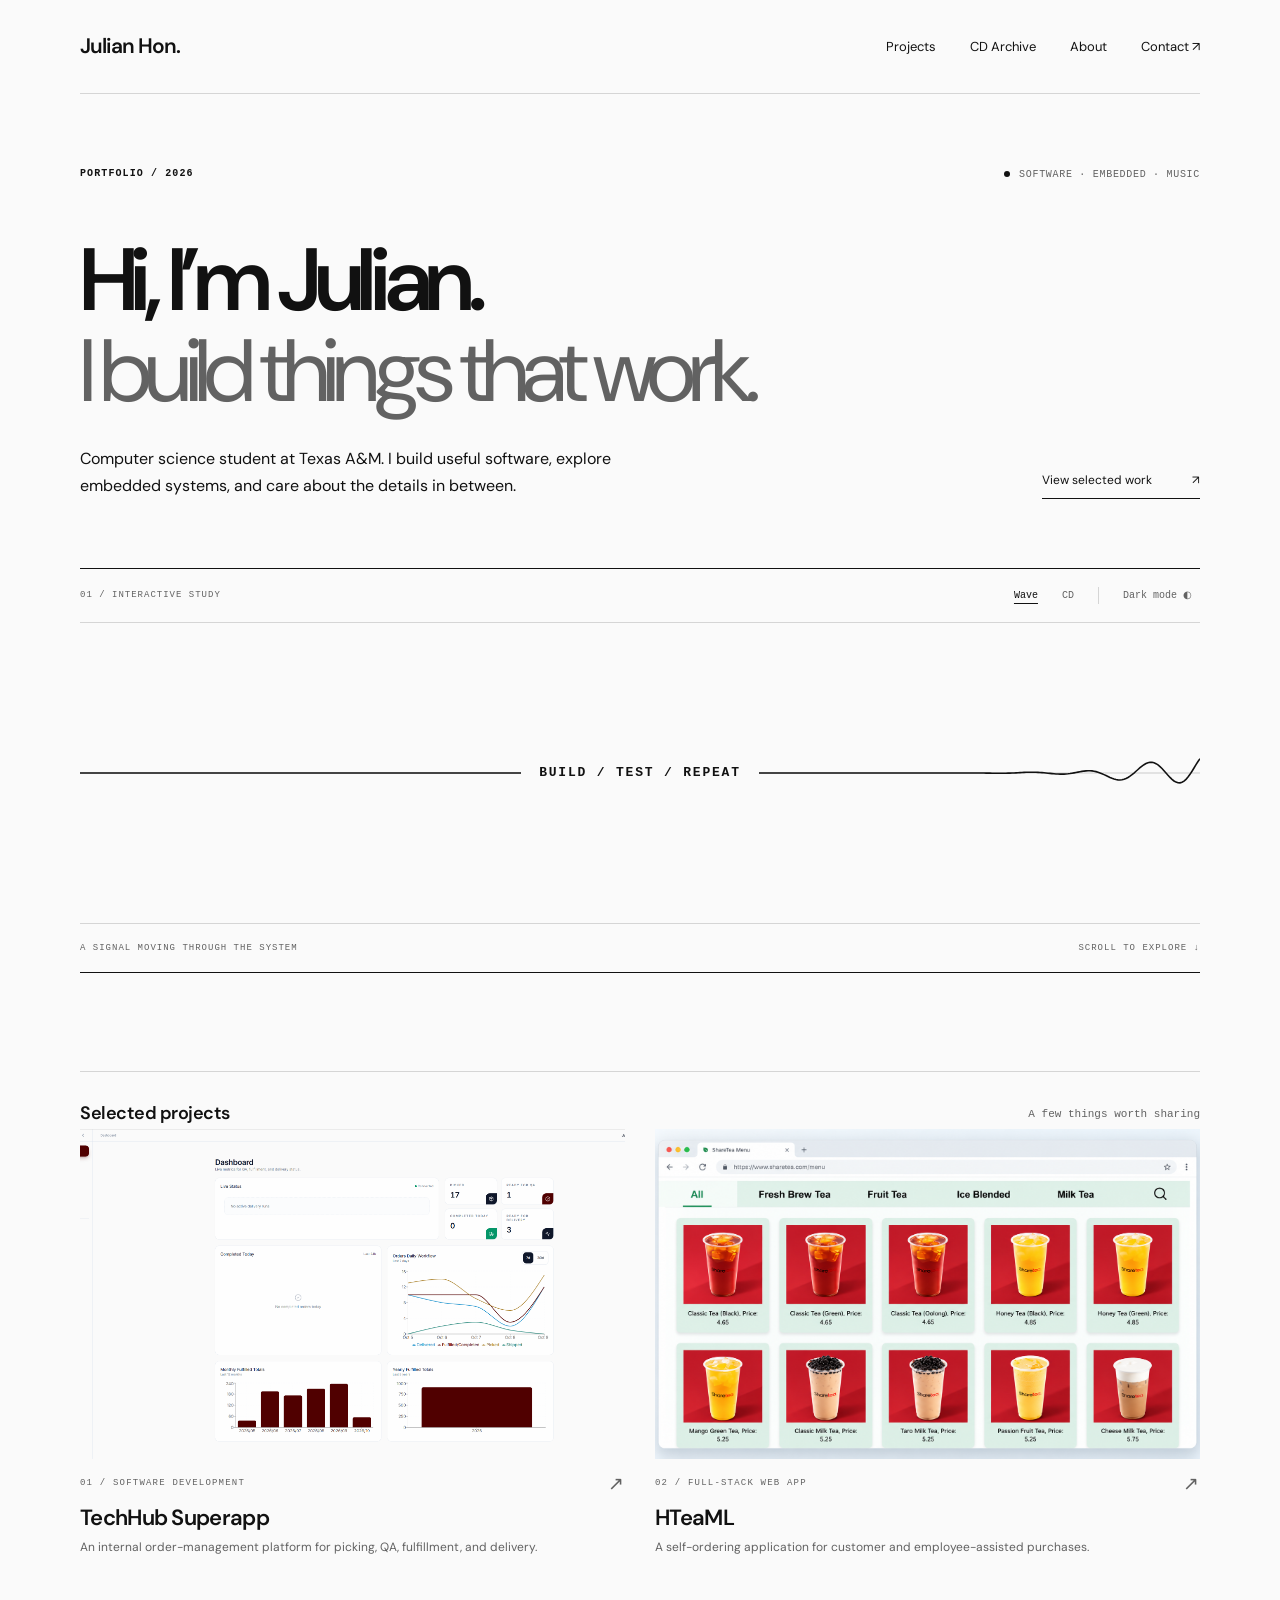
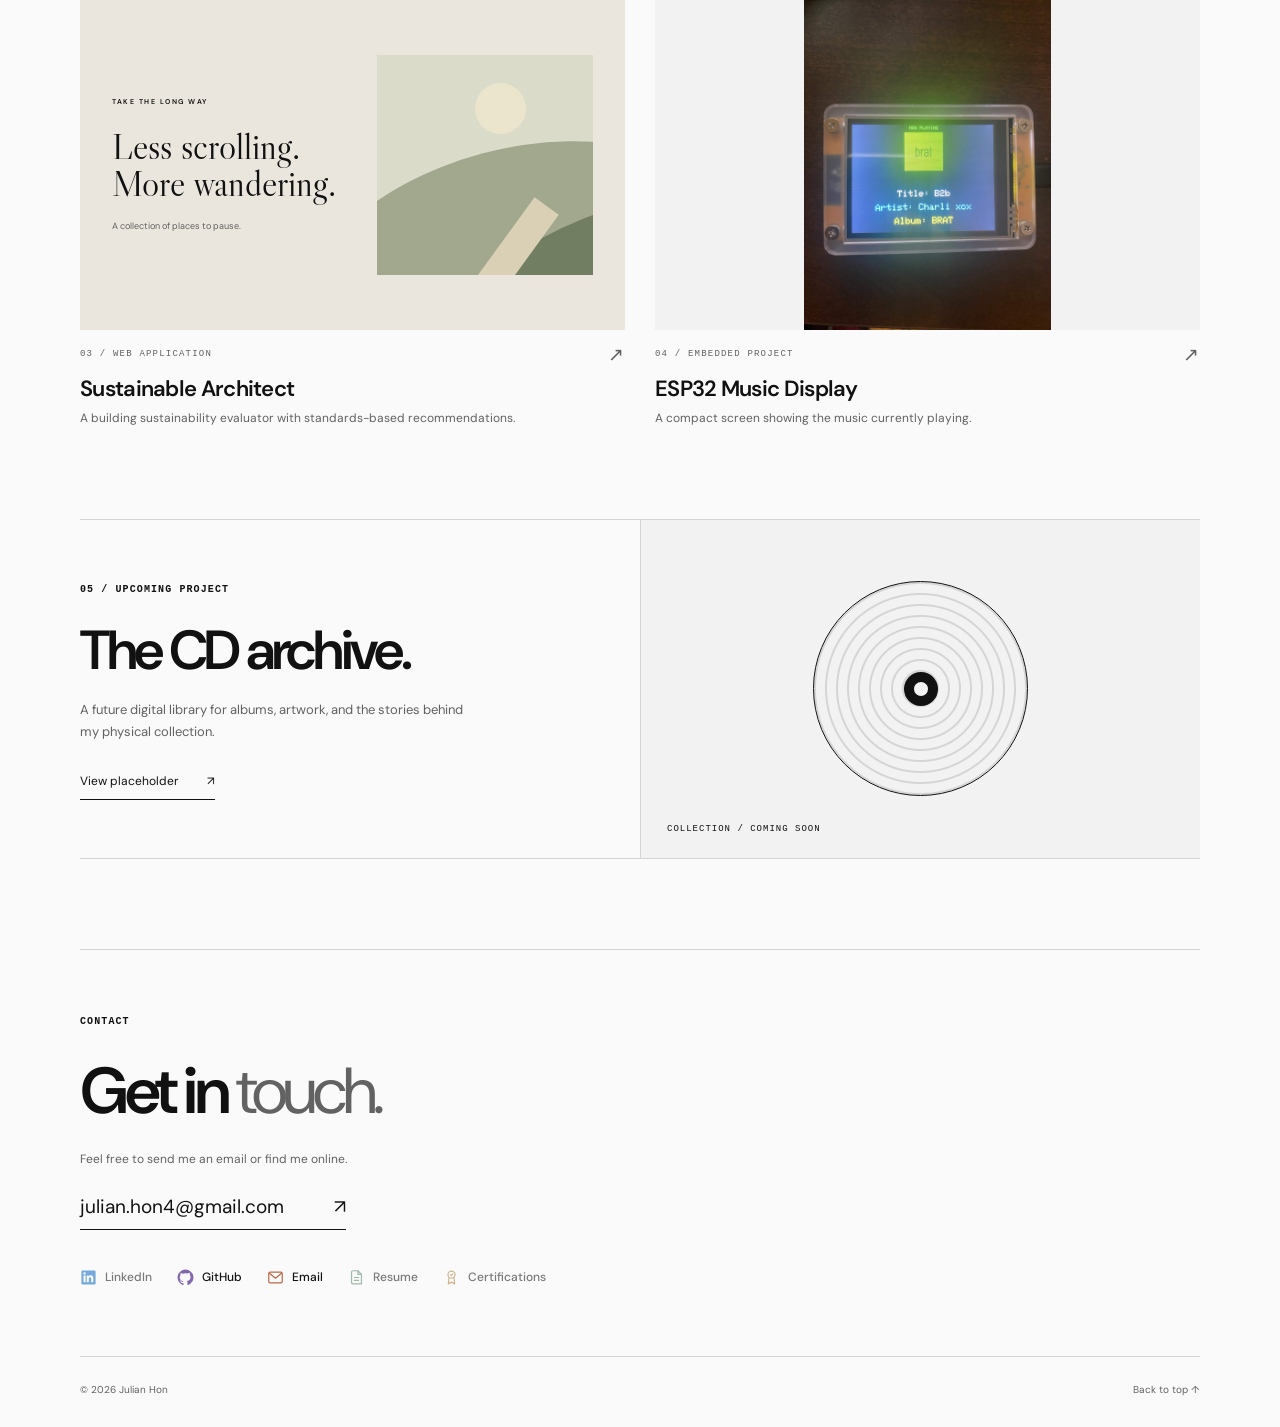
==== commit f2ce0d11: "Ensure color images and compact contact icons" ====
--- a/index.html
+++ b/index.html
@@ -6,7 +6,7 @@
   <meta name="description" content="Julian Hon's portfolio of software projects and experience.">
   <title>Julian Hon — Portfolio</title>
   <link rel="stylesheet" href="styles.css">
-  <link rel="stylesheet" href="theme.css">
+  <link rel="stylesheet" href="theme.css?v=20261021-2">
 </head>
 <body>
   <a class="skip-link" href="#main">Skip to content</a>
--- a/theme.css
+++ b/theme.css
@@ -60,7 +60,7 @@
 .work { padding-top: 30px; }
 .section-heading h2, .project-name { font-family: var(--sans); font-weight: 600; }
 .project-meta, .section-heading > span { font-family: Consolas, 'Courier New', monospace; }
-.project:hover .project-art { filter: brightness(.96); }
+.project-art, .project:hover .project-art { filter: none; }
 .project-image { background: var(--panel); }
 .about { margin-top: 90px; }
 .about-page { margin-top: 0; }
@@ -70,18 +70,18 @@
 .about h2 em, .contact h2 em, .archive-heading h1 em { font-style: normal; font-weight: 400; color: var(--muted); }
 .portrait { filter: none; }
 .contact-placeholder { border-color: var(--ink); }
-.contact-links { display: grid; grid-template-columns: repeat(5, minmax(0, 1fr)); gap: 12px; margin-top: 42px; }
-.contact-link { display: flex; flex-direction: column; align-items: flex-start; gap: 15px; min-height: 128px; padding: 20px; border: 1px solid var(--line); background: var(--paper); }
-.contact-link svg { width: 23px; height: 23px; flex: none; }
+.contact-links { display: flex; flex-wrap: wrap; align-items: center; gap: 12px 25px; margin-top: 35px; }
+.contact-link { display: inline-flex; align-items: center; gap: 8px; padding: 4px 0; background: none; white-space: nowrap; }
+.contact-link svg { width: 17px; height: 17px; flex: none; }
 .contact-link:nth-child(1) svg { color: #0a66c2; }
 .contact-link:nth-child(2) svg { color: #8267ad; }
 .contact-link:nth-child(3) svg { color: #bc6848; }
 .contact-link:nth-child(4) svg { color: #54856a; }
 .contact-link:nth-child(5) svg { color: #ad8136; }
-.contact-link-label { font-size: 13px; font-weight: 600; line-height: 1.2; }
-.contact-link-detail { margin-top: auto; color: var(--muted); font-size: 11px; line-height: 1.3; }
-a.contact-link:hover { border-color: var(--ink); background: var(--panel); }
-.contact-link.is-pending { border-style: dashed; }
+.contact-link-label { font-size: 12px; font-weight: 500; line-height: 1.3; }
+.contact-link-detail { display: none; }
+a.contact-link:hover { color: var(--muted); }
+.contact-link.is-pending { opacity: .55; }
 dialog { background: var(--paper); color: var(--ink); border-color: var(--line); }
 dialog::backdrop { background: #000b; }
 
@@ -119,7 +119,6 @@
 
 @media (prefers-reduced-motion: reduce) { *, *::before, *::after { scroll-behavior: auto !important; animation-duration: .01ms !important; transition-duration: .01ms !important; } }
 @media (max-width: 760px) {
-  .contact-links { grid-template-columns: repeat(3, minmax(0, 1fr)); }
   .header { height: auto; min-height: 85px; gap: 15px; }
   .header nav { gap: 15px; flex-wrap: wrap; justify-content: flex-end; }
   .minimal-hero { padding-top: 55px; }
@@ -132,8 +131,7 @@
   .archive-readout { border-left: 0; border-top: 1px solid var(--line); min-height: 365px; }
 }
 @media (max-width: 500px) {
-  .contact-links { grid-template-columns: repeat(2, minmax(0, 1fr)); }
-  .contact-link { min-height: 116px; padding: 16px; }
+  .contact-links { gap: 10px 18px; }
   .header { flex-direction: column; align-items: flex-start; padding: 20px 0; }
   .header nav { gap: 8px 18px; justify-content: flex-start; }
   .hero-intro-row { align-items: flex-start; flex-direction: column; gap: 12px; }
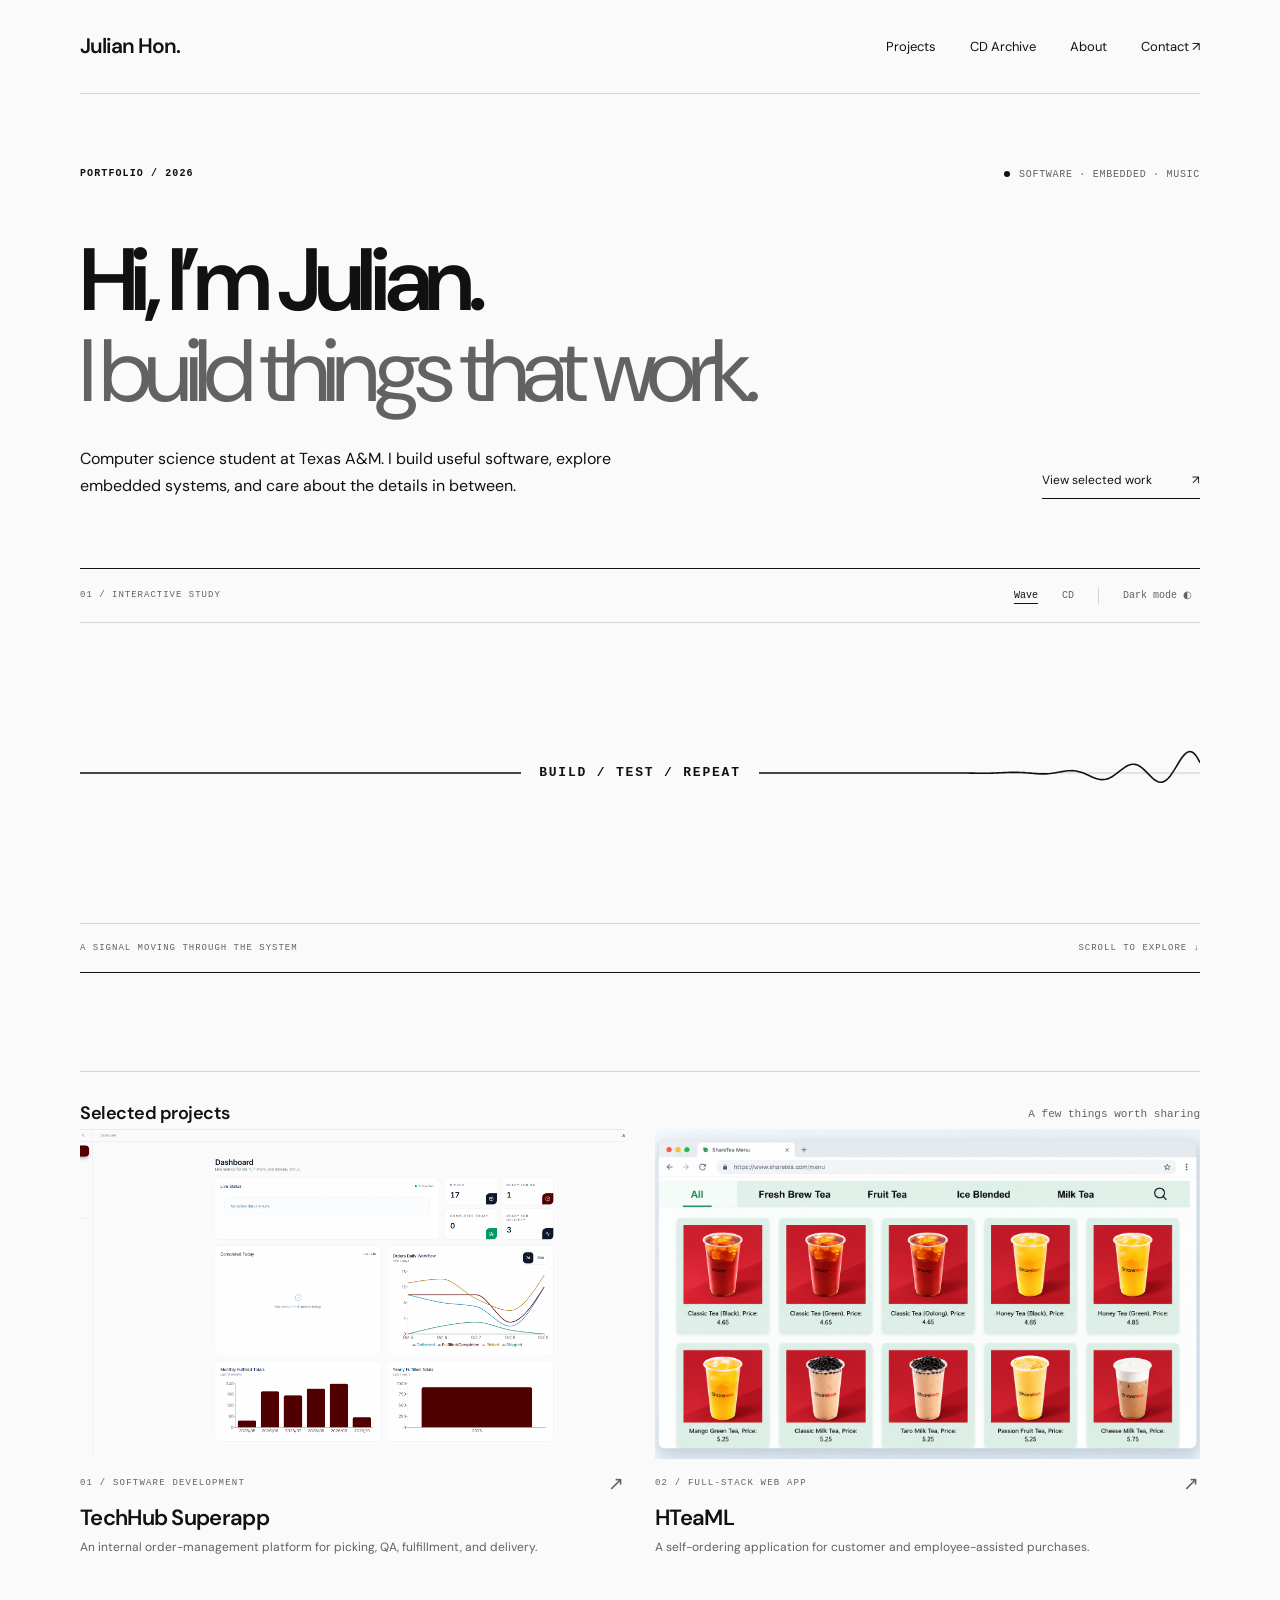
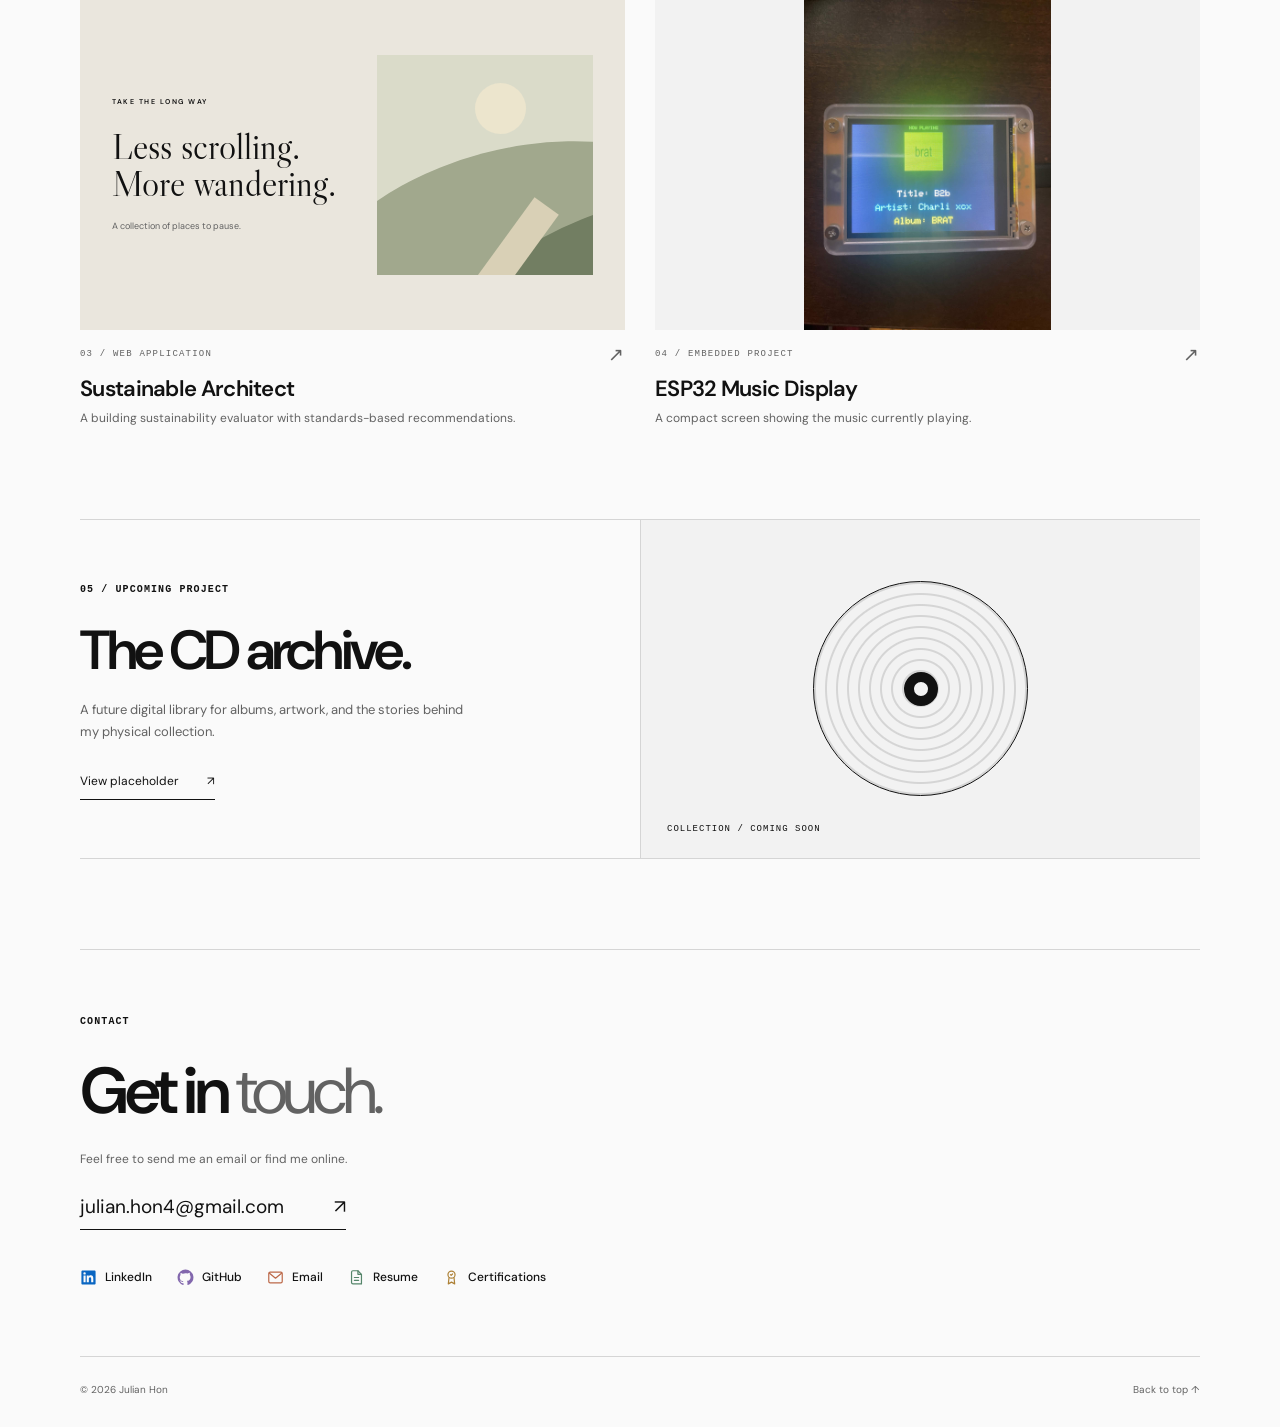
==== commit b0e49207: "Link profiles and publish resume PDF" ====
--- a/index.html
+++ b/index.html
@@ -52,30 +52,27 @@
       <h2>Get in <em>touch.</em></h2>
       <p>Feel free to send me an email or find me online.</p>
       <a class="contact-placeholder" href="mailto:julian.hon4@gmail.com">julian.hon4@gmail.com <span aria-hidden="true">↗</span></a>
-      <div class="contact-links" aria-label="Profiles and documents">
-        <!-- Add your LinkedIn profile URL here when ready. -->
-        <div class="contact-link is-pending" aria-label="LinkedIn link coming soon">
+      <div class="contact-links" role="group" aria-label="Profiles and documents">
+        <a class="contact-link" href="https://www.linkedin.com/in/julian-hon" target="_blank" rel="noopener noreferrer">
           <svg viewBox="0 0 24 24" fill="currentColor" aria-hidden="true"><path d="M20.45 2H3.55C2.69 2 2 2.68 2 3.52v16.96c0 .84.69 1.52 1.55 1.52h16.9c.86 0 1.55-.68 1.55-1.52V3.52c0-.84-.69-1.52-1.55-1.52ZM7.93 18.75H4.98V9.2h2.95v9.55ZM6.45 7.9a1.71 1.71 0 1 1 0-3.42 1.71 1.71 0 0 1 0 3.42Zm12.3 10.85H15.8V14.1c0-1.1-.02-2.52-1.54-2.52-1.54 0-1.78 1.2-1.78 2.44v4.73H9.53V9.2h2.83v1.3h.04c.39-.74 1.36-1.53 2.79-1.53 2.98 0 3.56 1.96 3.56 4.52v5.26Z"/></svg>
-          <span class="contact-link-label">LinkedIn</span><span class="contact-link-detail">Link coming soon</span>
-        </div>
+          <span class="contact-link-label">LinkedIn</span>
+        </a>
         <a class="contact-link" href="https://github.com/Julian-Hon" target="_blank" rel="noopener noreferrer">
           <svg viewBox="0 0 24 24" fill="currentColor" aria-hidden="true"><path d="M12 .8a11.2 11.2 0 0 0-3.54 21.83c.56.1.76-.24.76-.54v-2.08c-3.1.67-3.75-1.32-3.75-1.32-.5-1.28-1.23-1.62-1.23-1.62-1.01-.69.08-.68.08-.68 1.12.08 1.71 1.15 1.71 1.15 1 .1 1.92.66 2.27.98.1-.72.39-1.21.7-1.49-2.48-.28-5.09-1.24-5.09-5.54 0-1.22.44-2.22 1.15-3.01-.11-.28-.5-1.42.11-2.96 0 0 .94-.3 3.08 1.15A10.72 10.72 0 0 1 12 6.05c.95 0 1.9.13 2.79.38 2.14-1.45 3.08-1.15 3.08-1.15.61 1.54.22 2.68.11 2.96.72.79 1.15 1.79 1.15 3.01 0 4.31-2.62 5.26-5.11 5.53.4.35.75 1.03.75 2.08v3.23c0 .3.2.65.77.54A11.2 11.2 0 0 0 12 .8Z"/></svg>
-          <span class="contact-link-label">GitHub</span><span class="contact-link-detail">View projects ↗</span>
+          <span class="contact-link-label">GitHub</span>
         </a>
         <a class="contact-link" href="mailto:julian.hon4@gmail.com">
           <svg viewBox="0 0 24 24" fill="none" stroke="currentColor" stroke-width="1.7" stroke-linecap="round" stroke-linejoin="round" aria-hidden="true"><rect x="2.5" y="4.5" width="19" height="15" rx="2"/><path d="m3.5 6 8.5 7 8.5-7"/></svg>
-          <span class="contact-link-label">Email</span><span class="contact-link-detail">Send a message ↗</span>
+          <span class="contact-link-label">Email</span>
         </a>
-        <!-- Add a resume PDF to the repo and replace this slot with a link to it. -->
-        <div class="contact-link is-pending" aria-label="Resume link coming soon">
+        <a class="contact-link" href="files/Julian_Hon_Resume.pdf" target="_blank" rel="noopener noreferrer">
           <svg viewBox="0 0 24 24" fill="none" stroke="currentColor" stroke-width="1.7" stroke-linecap="round" stroke-linejoin="round" aria-hidden="true"><path d="M7 2.5h7l5 5V21H7a2 2 0 0 1-2-2V4.5a2 2 0 0 1 2-2Z"/><path d="M14 2.5v5h5M9 12h6M9 16h6"/></svg>
-          <span class="contact-link-label">Resume</span><span class="contact-link-detail">PDF coming soon</span>
-        </div>
-        <!-- Credly is one option; replace this slot with your certification profile URL. -->
-        <div class="contact-link is-pending" aria-label="Certifications link coming soon">
+          <span class="contact-link-label">Resume</span>
+        </a>
+        <a class="contact-link" href="https://www.credly.com/users/julian-hon" target="_blank" rel="noopener noreferrer">
           <svg viewBox="0 0 24 24" fill="none" stroke="currentColor" stroke-width="1.7" stroke-linecap="round" stroke-linejoin="round" aria-hidden="true"><circle cx="12" cy="8" r="5"/><path d="m8.5 12-1 9 4.5-2.5L16.5 21l-1-9"/><path d="m10.5 8 1 1 2-2"/></svg>
-          <span class="contact-link-label">Certifications</span><span class="contact-link-detail">Profile coming soon</span>
-        </div>
+          <span class="contact-link-label">Certifications</span>
+        </a>
       </div>
     </section>
   </main>
--- a/theme.css
+++ b/theme.css
@@ -79,9 +79,7 @@
 .contact-link:nth-child(4) svg { color: #54856a; }
 .contact-link:nth-child(5) svg { color: #ad8136; }
 .contact-link-label { font-size: 12px; font-weight: 500; line-height: 1.3; }
-.contact-link-detail { display: none; }
 a.contact-link:hover { color: var(--muted); }
-.contact-link.is-pending { opacity: .55; }
 dialog { background: var(--paper); color: var(--ink); border-color: var(--line); }
 dialog::backdrop { background: #000b; }
 
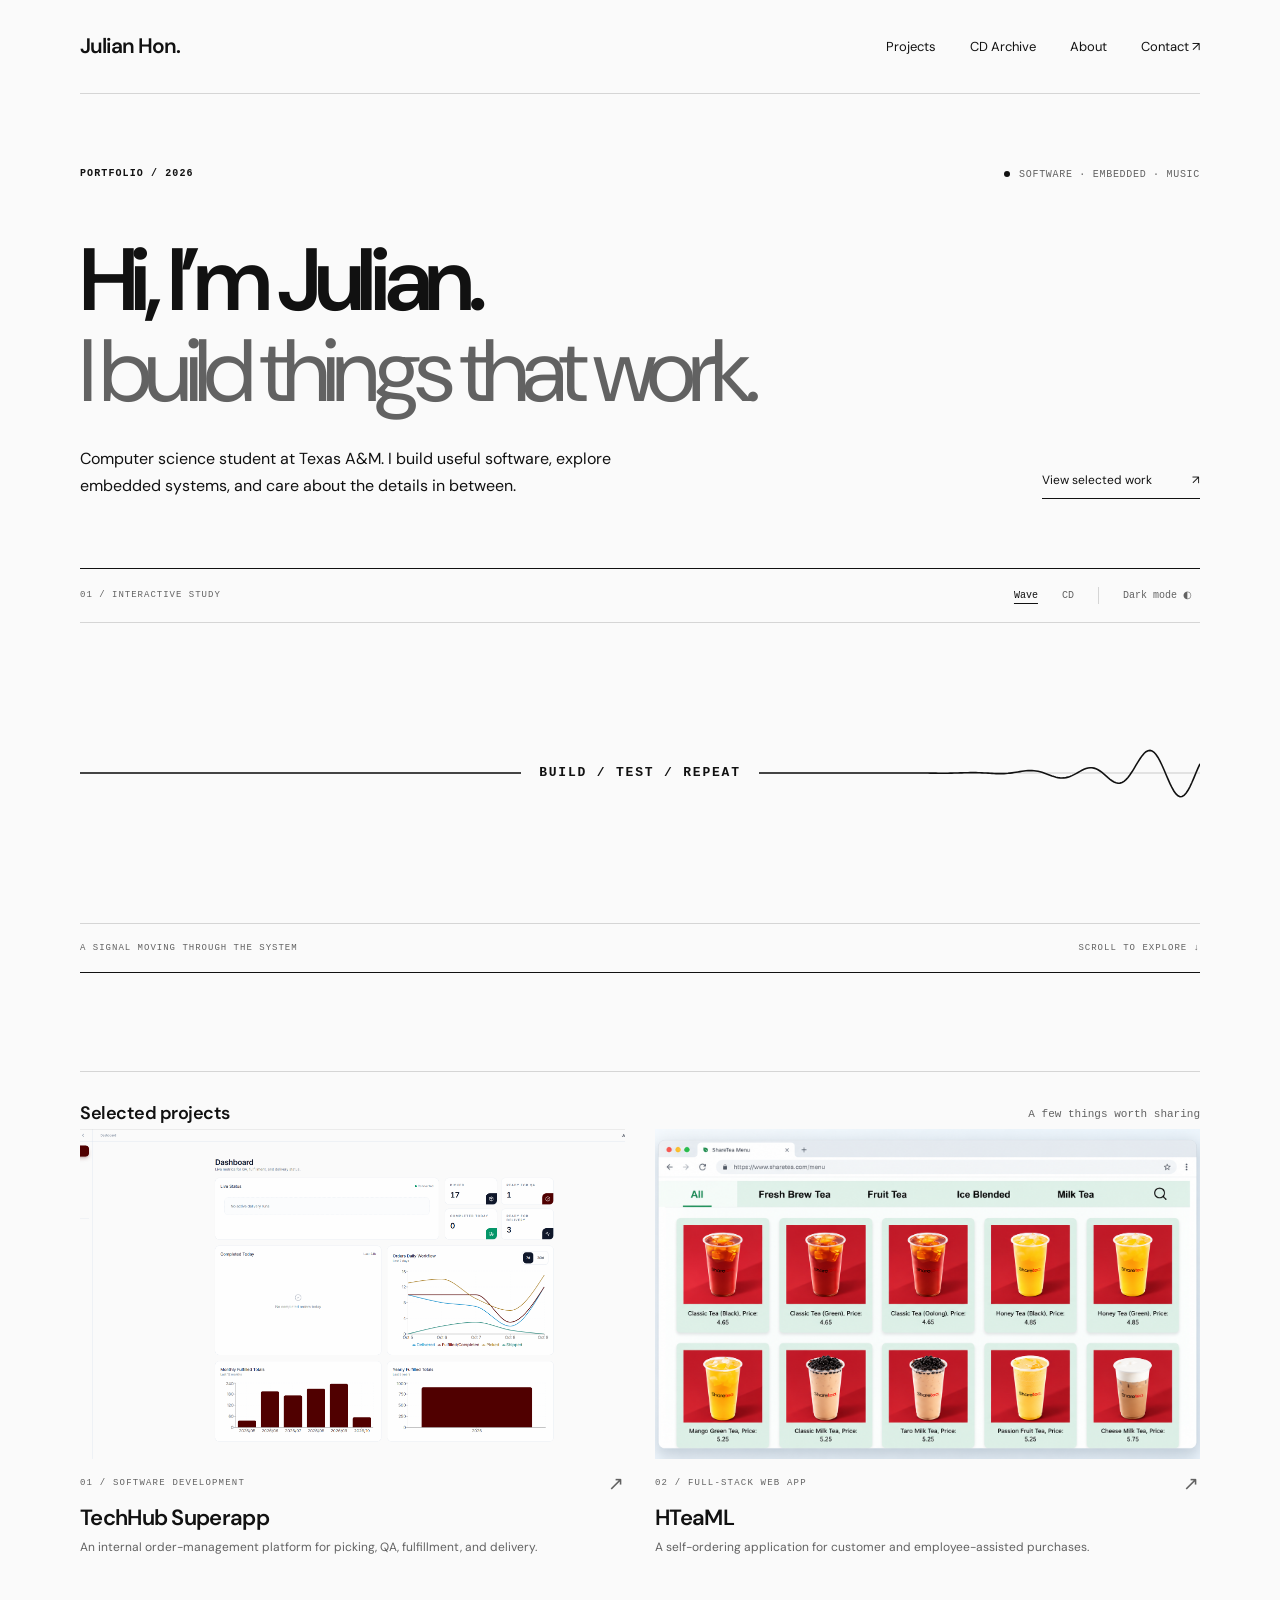
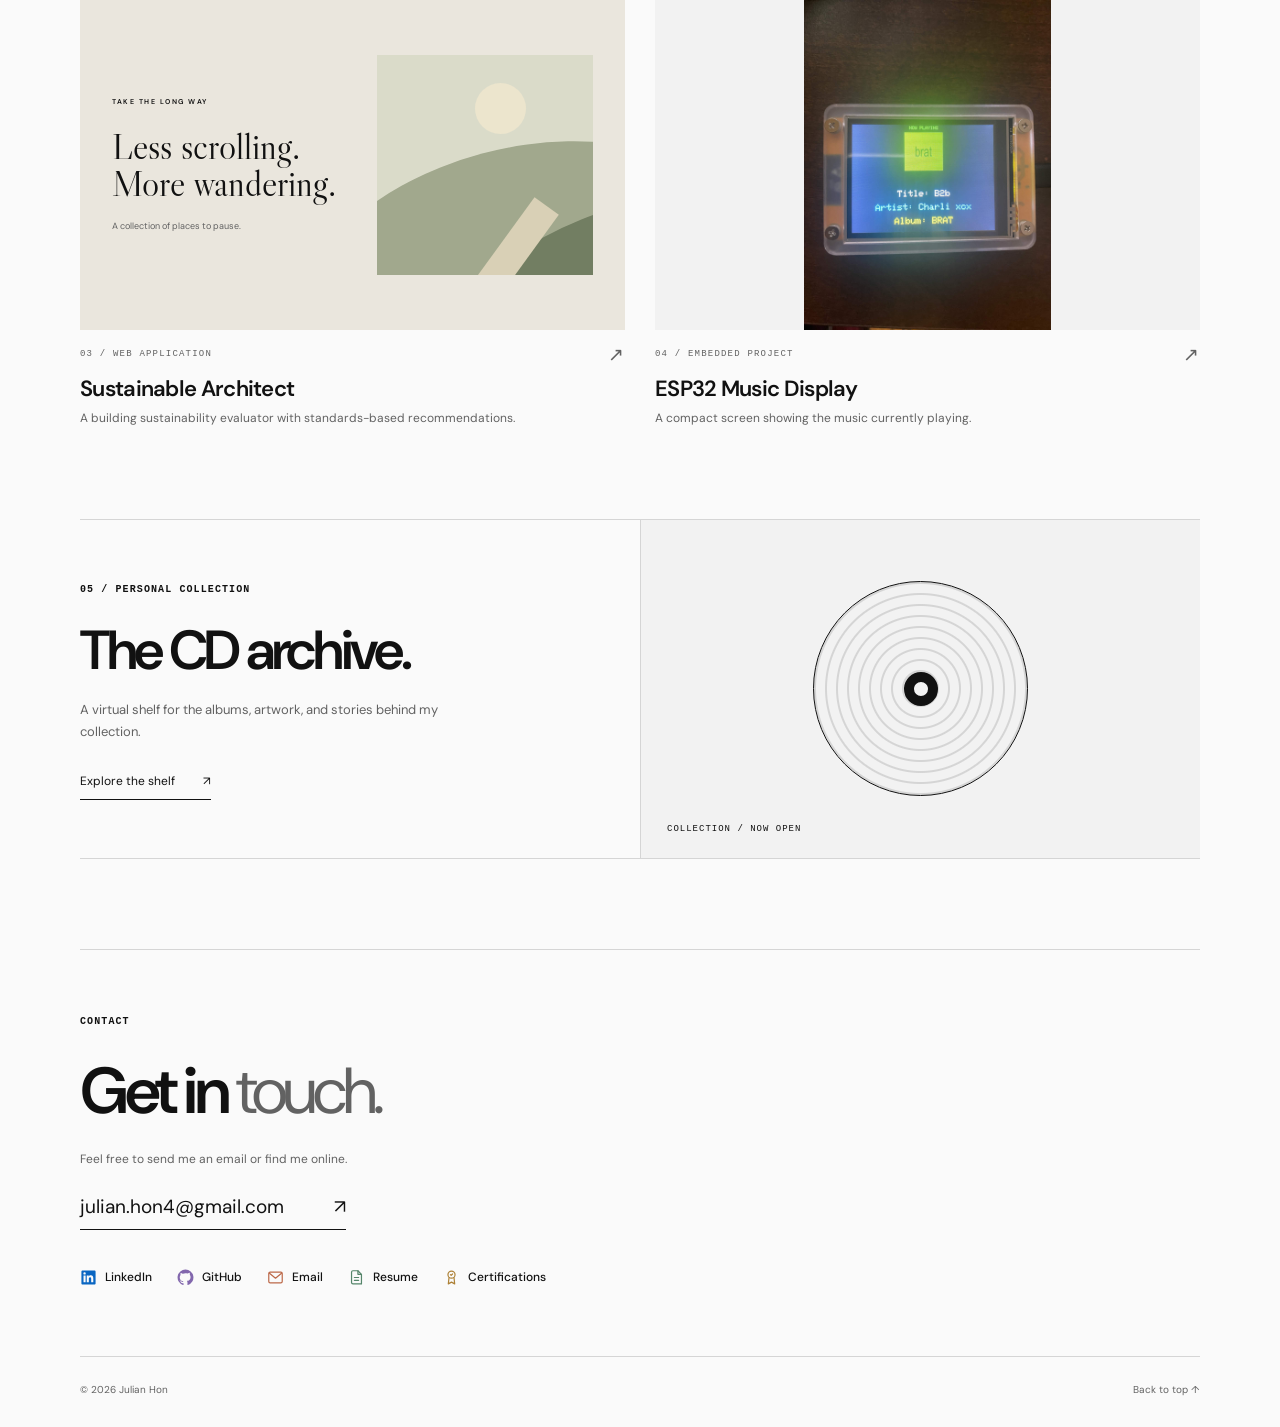
==== commit 9d60696b: "Build interactive CD jewel case shelf" ====
--- a/index.html
+++ b/index.html
@@ -46,7 +46,7 @@
         </button>
       </div>
     </section>
-    <section class="archive-feature wrap" aria-labelledby="archive-heading"><div class="archive-feature-copy"><p class="eyebrow">05 / UPCOMING PROJECT</p><h2 id="archive-heading">The CD archive.</h2><p>A future digital library for albums, artwork, and the stories behind my physical collection.</p><a class="text-link" href="cd-library.html">View placeholder <span aria-hidden="true">↗</span></a></div><div class="archive-feature-art" aria-hidden="true"><div class="feature-disc"><span></span></div><span class="archive-art-label">COLLECTION / COMING SOON</span></div></section>
+    <section class="archive-feature wrap" aria-labelledby="archive-heading"><div class="archive-feature-copy"><p class="eyebrow">05 / PERSONAL COLLECTION</p><h2 id="archive-heading">The CD archive.</h2><p>A virtual shelf for the albums, artwork, and stories behind my collection.</p><a class="text-link" href="cd-library.html">Explore the shelf <span aria-hidden="true">↗</span></a></div><div class="archive-feature-art" aria-hidden="true"><div class="feature-disc"><span></span></div><span class="archive-art-label">COLLECTION / NOW OPEN</span></div></section>
     <section class="contact home-contact wrap" id="contact">
       <p class="eyebrow">CONTACT</p>
       <h2>Get in <em>touch.</em></h2>
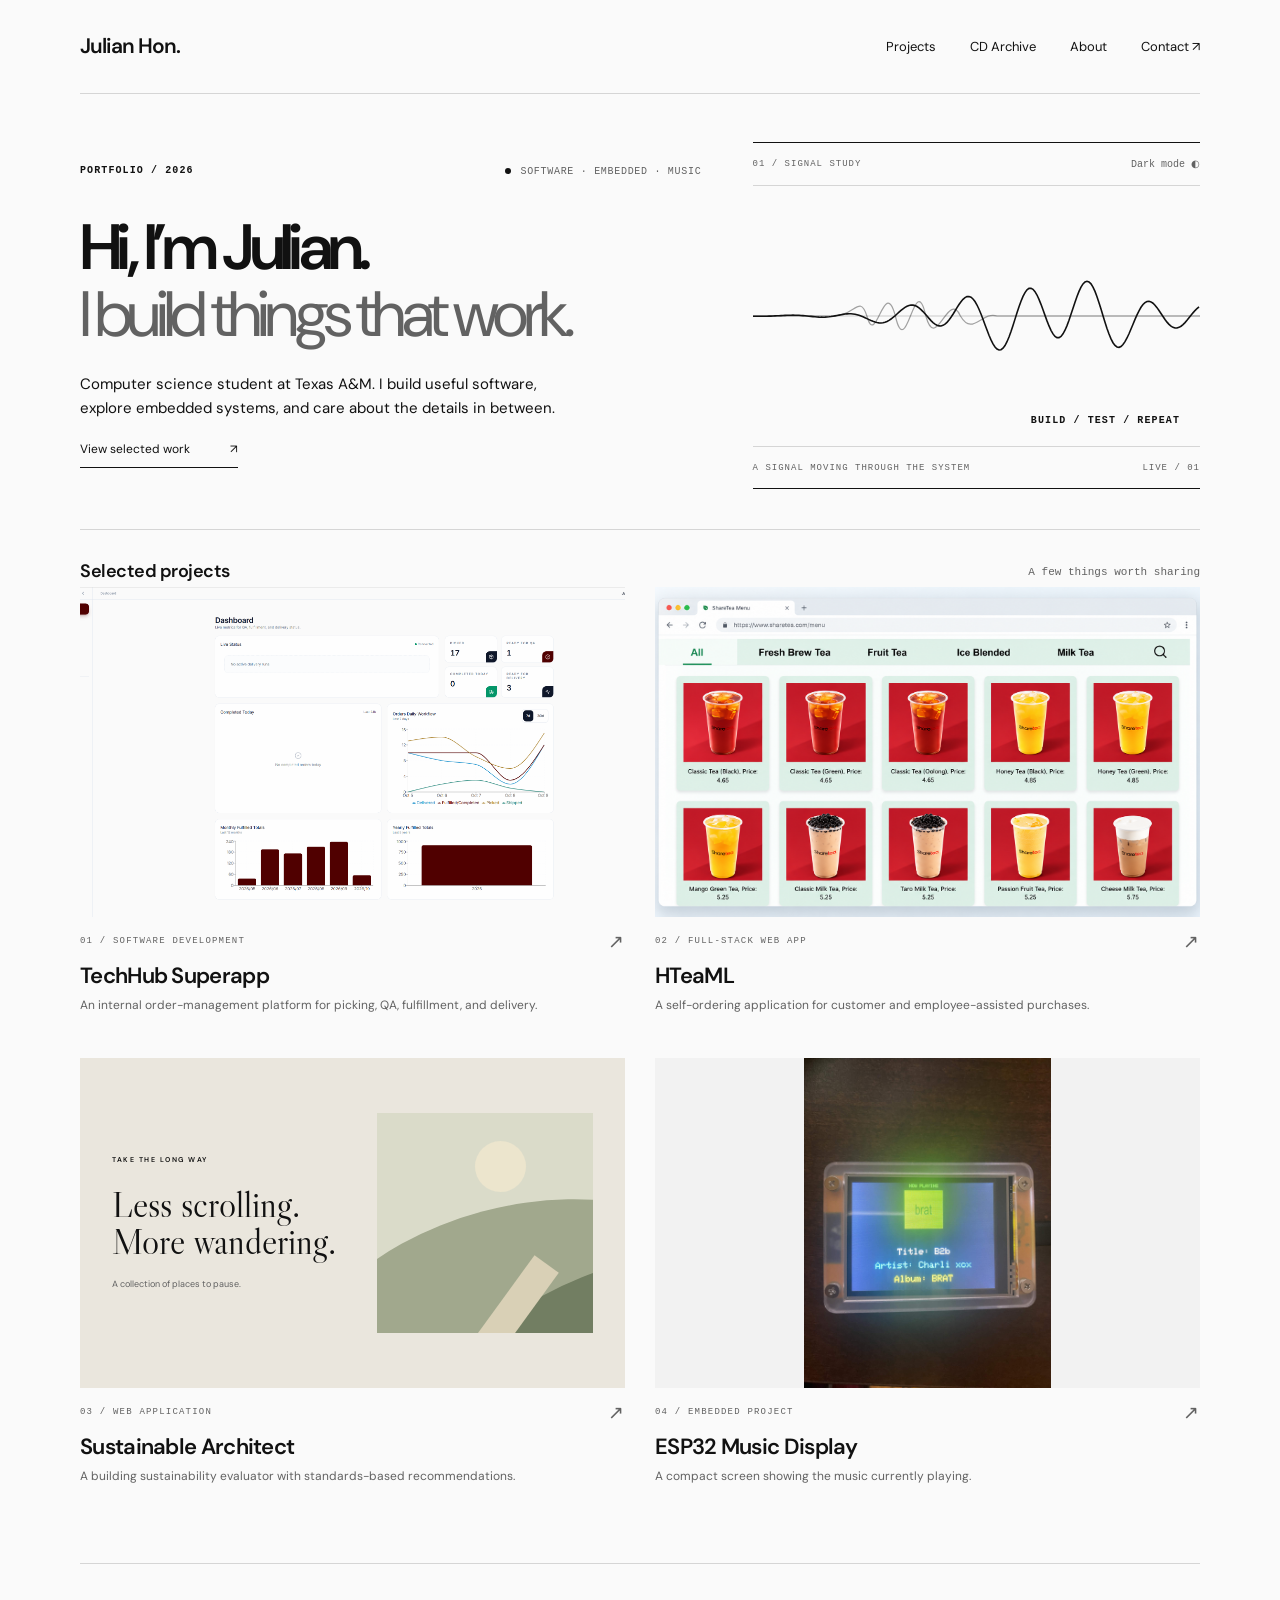
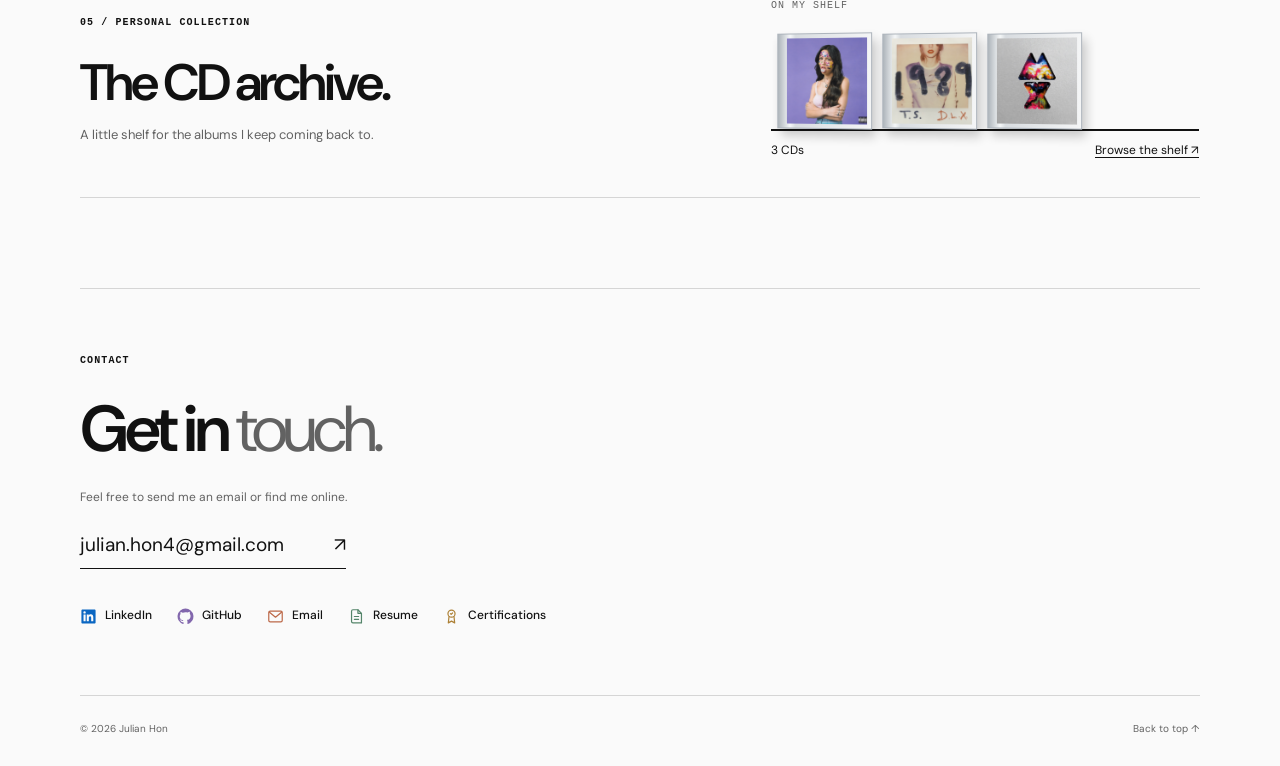
==== commit d9e589b7: "Compact hero and add CD shelf preview" ====
--- a/index.html
+++ b/index.html
@@ -6,7 +6,7 @@
   <meta name="description" content="Julian Hon's portfolio of software projects and experience.">
   <title>Julian Hon — Portfolio</title>
   <link rel="stylesheet" href="styles.css">
-  <link rel="stylesheet" href="theme.css?v=20261021-2">
+  <link rel="stylesheet" href="theme.css?v=20261021-3">
 </head>
 <body>
   <a class="skip-link" href="#main">Skip to content</a>
@@ -16,13 +16,15 @@
   </header>
   <main id="main">
     <section class="minimal-hero wrap" aria-labelledby="hero-title">
-      <div class="hero-intro-row"><span class="eyebrow">PORTFOLIO / 2026</span><span class="hero-availability"><span aria-hidden="true"></span> SOFTWARE · EMBEDDED · MUSIC</span></div>
-      <h1 id="hero-title">Hi, I’m Julian.<br><span>I build things that work.</span></h1>
-      <div class="hero-summary"><p>Computer science student at Texas A&amp;M. I build useful software, explore embedded systems, and care about the details in between.</p><a href="#work">View selected work <span aria-hidden="true">↗</span></a></div>
-      <div class="motion-panel" data-motion-mode="wave" aria-label="Animated landing page concept preview">
-        <div class="motion-panel-top"><span>01 / INTERACTIVE STUDY</span><div class="motion-controls" aria-label="Animation concept"><button type="button" class="mode-button" data-mode="wave" aria-pressed="true">Wave</button><button type="button" class="mode-button" data-mode="disc" aria-pressed="false">CD</button><span class="control-divider" aria-hidden="true"></span><button type="button" id="palette-toggle" aria-label="Switch to dark palette">Dark mode <span aria-hidden="true">◐</span></button></div></div>
-        <div class="motion-stage"><canvas id="signal-canvas" aria-hidden="true"></canvas><div class="concept-disc" aria-hidden="true"><div class="concept-disc-center"><span>JH</span></div></div><span class="motion-word" id="motion-word" aria-hidden="true">BUILD / TEST / REPEAT</span></div>
-        <div class="motion-panel-bottom"><span id="motion-caption">A SIGNAL MOVING THROUGH THE SYSTEM</span><span>SCROLL TO EXPLORE ↓</span></div>
+      <div class="hero-copy">
+        <div class="hero-intro-row"><span class="eyebrow">PORTFOLIO / 2026</span><span class="hero-availability"><span aria-hidden="true"></span> SOFTWARE · EMBEDDED · MUSIC</span></div>
+        <h1 id="hero-title">Hi, I’m Julian.<br><span>I build things that work.</span></h1>
+        <div class="hero-summary"><p>Computer science student at Texas A&amp;M. I build useful software, explore embedded systems, and care about the details in between.</p><a href="#work">View selected work <span aria-hidden="true">↗</span></a></div>
+      </div>
+      <div class="motion-panel" aria-label="Animated waveform">
+        <div class="motion-panel-top"><span>01 / SIGNAL STUDY</span><button type="button" id="palette-toggle" aria-label="Switch to dark palette">Dark mode <span aria-hidden="true">◐</span></button></div>
+        <div class="motion-stage"><svg class="wave-guide" viewBox="0 0 440 200" preserveAspectRatio="none" aria-hidden="true"><path d="M0 100 C45 100 65 100 80 100 C100 100 105 83 112 100 C121 126 129 68 140 100 C151 137 159 62 170 100 C180 129 192 79 204 100 C216 116 225 96 240 100 C300 100 360 100 440 100"/></svg><canvas id="signal-canvas" aria-hidden="true"></canvas><span class="motion-word" id="motion-word" aria-hidden="true">BUILD / TEST / REPEAT</span></div>
+        <div class="motion-panel-bottom"><span>A SIGNAL MOVING THROUGH THE SYSTEM</span><span>LIVE / 01</span></div>
       </div>
     </section>
     <section class="work wrap" id="work" aria-labelledby="work-heading">
@@ -46,7 +48,19 @@
         </button>
       </div>
     </section>
-    <section class="archive-feature wrap" aria-labelledby="archive-heading"><div class="archive-feature-copy"><p class="eyebrow">05 / PERSONAL COLLECTION</p><h2 id="archive-heading">The CD archive.</h2><p>A virtual shelf for the albums, artwork, and stories behind my collection.</p><a class="text-link" href="cd-library.html">Explore the shelf <span aria-hidden="true">↗</span></a></div><div class="archive-feature-art" aria-hidden="true"><div class="feature-disc"><span></span></div><span class="archive-art-label">COLLECTION / NOW OPEN</span></div></section>
+    <section class="archive-feature wrap" aria-labelledby="archive-heading">
+      <div class="archive-feature-copy"><p class="eyebrow">05 / PERSONAL COLLECTION</p><h2 id="archive-heading">The CD archive.</h2><p>A little shelf for the albums I keep coming back to.</p></div>
+      <a class="mini-shelf" href="cd-library.html" aria-label="Browse the CD archive: SOUR, 1989 Deluxe, and Mylo Xyloto">
+        <span class="mini-shelf-label">ON MY SHELF</span>
+        <span class="mini-shelf-cases" aria-hidden="true">
+          <span class="mini-case"><img src="images/albums/sour.jpg" alt=""></span>
+          <span class="mini-case"><img src="images/albums/1989-deluxe.jpg" alt=""></span>
+          <span class="mini-case"><img src="images/albums/mylo-xyloto.jpg" alt=""></span>
+        </span>
+        <span class="mini-shelf-line" aria-hidden="true"></span>
+        <span class="mini-shelf-foot"><span>3 CDs</span><span>Browse the shelf ↗</span></span>
+      </a>
+    </section>
     <section class="contact home-contact wrap" id="contact">
       <p class="eyebrow">CONTACT</p>
       <h2>Get in <em>touch.</em></h2>
@@ -78,6 +92,6 @@
   </main>
   <footer class="wrap"><span>© <span id="year">2026</span> Julian Hon</span><a href="#">Back to top ↑</a></footer>
   <dialog id="project-dialog" aria-labelledby="dialog-title"><button class="dialog-close" aria-label="Close project details">×</button><p class="eyebrow">PROJECT DETAILS</p><h2 id="dialog-title"></h2><p id="dialog-description"></p><button class="dialog-done">Back to projects <span aria-hidden="true">↗</span></button></dialog>
-  <script src="script.js"></script>
+  <script src="script.js?v=20261021-3"></script>
 </body>
 </html>
--- a/theme.css
+++ b/theme.css
@@ -23,41 +23,33 @@
 .header { height: 94px; }
 .eyebrow { font-family: Consolas, 'Courier New', monospace; font-size: 10px; letter-spacing: 1.1px; }
 
-.minimal-hero { padding-top: 72px; padding-bottom: 68px; }
+.minimal-hero { display: grid; grid-template-columns: minmax(0, 1.25fr) minmax(360px, .9fr); gap: clamp(30px, 4vw, 64px); align-items: center; padding-top: 48px; padding-bottom: 30px; }
+.hero-copy { min-width: 0; }
 .hero-intro-row, .hero-summary, .motion-panel-top, .motion-panel-bottom { display: flex; justify-content: space-between; align-items: center; gap: 24px; }
 .hero-intro-row .eyebrow { margin: 0; }
 .hero-availability { display: inline-flex; align-items: center; gap: 9px; font: 10px Consolas, 'Courier New', monospace; letter-spacing: .7px; color: var(--muted); }
 .hero-availability span { width: 6px; height: 6px; background: var(--ink); border-radius: 50%; }
-.minimal-hero h1 { font: 600 clamp(53px, 6.9vw, 100px)/1.04 var(--sans); letter-spacing: -.072em; margin: 51px 0 29px; }
+.minimal-hero h1 { font: 600 clamp(48px, 5vw, 68px)/1.04 var(--sans); letter-spacing: -.072em; margin: 36px 0 24px; }
 .minimal-hero h1 span { color: var(--muted); font-weight: 400; }
-.hero-summary { align-items: flex-end; margin-bottom: 69px; }
-.hero-summary p { max-width: 550px; margin: 0; font-size: 16px; line-height: 1.65; }
+.hero-summary { align-items: flex-start; flex-direction: column; gap: 20px; margin-bottom: 0; }
+.hero-summary p { max-width: 510px; margin: 0; font-size: 15px; line-height: 1.6; }
 .hero-summary a { display: inline-flex; justify-content: space-between; gap: 40px; white-space: nowrap; border-bottom: 1px solid var(--ink); padding-bottom: 7px; font-size: 12px; }
 .hero-summary a:hover { color: var(--muted); border-color: var(--muted); }
 
-.motion-panel { border-top: 1px solid var(--ink); border-bottom: 1px solid var(--ink); }
+.motion-panel { min-width: 0; border-top: 1px solid var(--ink); border-bottom: 1px solid var(--ink); }
 .motion-panel-top, .motion-panel-bottom { font: 9px Consolas, 'Courier New', monospace; letter-spacing: 1px; color: var(--muted); }
-.motion-panel-top { min-height: 54px; border-bottom: 1px solid var(--line); }
-.motion-panel-bottom { min-height: 49px; border-top: 1px solid var(--line); }
-.motion-controls { display: flex; align-items: center; gap: 8px; }
-.motion-controls button { border: 0; background: transparent; padding: 5px 8px; color: var(--muted); font: 10px Consolas, 'Courier New', monospace; letter-spacing: 0; }
-.motion-controls button:hover, .motion-controls button[aria-pressed="true"] { color: var(--ink); }
-.motion-controls button[aria-pressed="true"] { text-decoration: underline; text-underline-offset: 5px; }
-.control-divider { width: 1px; height: 17px; background: var(--line); margin: 0 8px; }
-.motion-stage { height: 300px; position: relative; display: grid; place-items: center; overflow: hidden; }
+.motion-panel-top { min-height: 43px; border-bottom: 1px solid var(--line); }
+.motion-panel-bottom { min-height: 42px; border-top: 1px solid var(--line); }
+#palette-toggle { border: 0; background: transparent; padding: 5px 0 5px 8px; color: var(--muted); font: 10px Consolas, 'Courier New', monospace; letter-spacing: 0; }
+#palette-toggle:hover { color: var(--ink); }
+.motion-stage { height: 260px; position: relative; display: grid; place-items: center; overflow: hidden; }
+.wave-guide { position: absolute; inset: 0; width: 100%; height: 100%; fill: none; stroke: var(--ink); stroke-width: 1.2; opacity: .38; animation: wave-breathe 3.2s ease-in-out infinite alternate; }
+.wave-guide path { vector-effect: non-scaling-stroke; }
+@keyframes wave-breathe { to { opacity: .6; transform: scaleY(1.13); } }
 #signal-canvas { display: block; width: 100%; height: 100%; position: absolute; inset: 0; }
-.motion-word { z-index: 1; padding: 11px 18px; background: var(--paper); color: var(--ink); font: 600 13px Consolas, 'Courier New', monospace; letter-spacing: 1.8px; text-align: center; transition: opacity .25s, transform .25s; }
+.motion-word { position: absolute; z-index: 1; right: 11px; bottom: 13px; padding: 7px 9px; background: var(--paper); color: var(--ink); font: 600 10px Consolas, 'Courier New', monospace; letter-spacing: 1.1px; text-align: center; transition: opacity .25s, transform .25s; }
 .motion-word.is-changing { opacity: 0; transform: translateY(5px); }
-.concept-disc { display: none; width: 228px; height: 228px; border-radius: 50%; border: 1px solid var(--ink); background: repeating-radial-gradient(circle, transparent 0 4px, var(--line) 5px 6px, transparent 7px 10px), var(--paper); box-shadow: inset 0 0 0 2px var(--paper), inset 0 0 0 7px var(--ink); place-items: center; animation: disc-turn 13s linear infinite; }
-.concept-disc-center { position: relative; width: 72px; height: 72px; display: grid; place-items: center; border-radius: 50%; background: var(--ink); color: var(--paper); font: 700 19px Consolas, 'Courier New', monospace; letter-spacing: -1px; }
-.concept-disc-center::after { content: ''; position: absolute; top: 50%; left: 50%; transform: translate(-50%, -50%); width: 8px; height: 8px; border-radius: 50%; background: var(--paper); }
-.concept-disc-center span { transform: translateY(-15px); }
-.motion-panel[data-motion-mode="disc"] #signal-canvas { display: none; }
-.motion-panel[data-motion-mode="disc"] .concept-disc { display: grid; }
-.motion-panel[data-motion-mode="disc"] .motion-word { position: absolute; bottom: 6px; background: var(--paper); font-size: 10px; }
-@keyframes disc-turn { to { transform: rotate(360deg); } }
-
-.work { padding-top: 30px; }
+.work { padding-top: 10px; }
 .section-heading h2, .project-name { font-family: var(--sans); font-weight: 600; }
 .project-meta, .section-heading > span { font-family: Consolas, 'Courier New', monospace; }
 .project-art, .project:hover .project-art { filter: none; }
@@ -83,15 +75,18 @@
 dialog { background: var(--paper); color: var(--ink); border-color: var(--line); }
 dialog::backdrop { background: #000b; }
 
-.archive-feature { display: grid; grid-template-columns: 1fr 1fr; margin-top: 90px; border-top: 1px solid var(--line); border-bottom: 1px solid var(--line); min-height: 330px; }
-.archive-feature-copy { padding: 62px 36px 58px 0; }
-.archive-feature-copy h2 { font-size: clamp(42px, 4.3vw, 62px); line-height: 1; margin: 0; }
-.archive-feature-copy p:not(.eyebrow) { max-width: 390px; color: var(--muted); font-size: 13px; margin: 21px 0 26px; }
-.archive-feature-copy .text-link { display: inline-block; }
-.archive-feature-art { min-height: 330px; display: grid; place-items: center; position: relative; overflow: hidden; background: var(--panel); border-left: 1px solid var(--line); }
-.feature-disc { display: grid; place-items: center; width: 215px; height: 215px; border: 1px solid var(--ink); border-radius: 50%; background: repeating-radial-gradient(circle, transparent 0 5px, var(--line) 6px 7px, transparent 8px 11px), var(--panel); animation: disc-turn 22s linear infinite; }
-.feature-disc span { width: 34px; height: 34px; border: 10px solid var(--ink); background: var(--panel); border-radius: 50%; }
-.archive-art-label { position: absolute; bottom: 24px; left: 26px; font: 9px Consolas, 'Courier New', monospace; letter-spacing: 1px; }
+.archive-feature { display: grid; grid-template-columns: minmax(0, 1fr) minmax(340px, 430px); align-items: center; gap: 40px; margin-top: 76px; padding: 36px 0; border-top: 1px solid var(--line); border-bottom: 1px solid var(--line); }
+.archive-feature-copy h2 { font-size: clamp(38px, 4vw, 56px); line-height: 1; margin: 0; }
+.archive-feature-copy p:not(.eyebrow) { max-width: 390px; color: var(--muted); font-size: 13px; margin: 16px 0 0; }
+.mini-shelf { display: block; min-width: 0; padding: 0 1px; }
+.mini-shelf-label { display: block; color: var(--muted); font: 10px Consolas, 'Courier New', monospace; letter-spacing: 1px; }
+.mini-shelf-cases { display: flex; align-items: flex-end; gap: 9px; height: 118px; padding: 12px 5px 0; }
+.mini-case { display: block; flex: none; width: 96px; height: 96px; padding: 4px 4px 4px 9px; border: 1px solid #adb4bc; background: linear-gradient(90deg, #aeb5bb, #f5f7f8 13%, #d8dce0 19%, #f4f5f6); box-shadow: 4px 7px 10px #0003; transform: perspective(500px) rotateY(-9deg); transition: transform .25s ease, box-shadow .25s ease; }
+.mini-case img { display: block; width: 100%; height: 100%; object-fit: cover; }
+.mini-shelf:hover .mini-case, .mini-shelf:focus-visible .mini-case { transform: perspective(500px) translateY(-6px) rotateY(-9deg); box-shadow: 5px 12px 14px #0003; }
+.mini-shelf-line { display: block; height: 2px; background: var(--ink); }
+.mini-shelf-foot { display: flex; justify-content: space-between; gap: 20px; padding-top: 10px; font-size: 12px; }
+.mini-shelf-foot span:last-child { text-decoration: underline; text-underline-offset: 3px; }
 
 .archive-main { padding-top: 72px; padding-bottom: 95px; }
 .archive-heading { max-width: 740px; }
@@ -116,14 +111,17 @@
 .archive-readout a { align-self: flex-start; margin-top: auto; padding-top: 20px; font-size: 12px; border-bottom: 1px solid var(--ink); }
 
 @media (prefers-reduced-motion: reduce) { *, *::before, *::after { scroll-behavior: auto !important; animation-duration: .01ms !important; transition-duration: .01ms !important; } }
+@media (max-width: 900px) {
+  .minimal-hero { grid-template-columns: 1fr; gap: 30px; }
+  .motion-stage { height: 210px; }
+}
 @media (max-width: 760px) {
   .header { height: auto; min-height: 85px; gap: 15px; }
   .header nav { gap: 15px; flex-wrap: wrap; justify-content: flex-end; }
-  .minimal-hero { padding-top: 55px; }
-  .hero-summary { align-items: flex-start; flex-direction: column; gap: 25px; margin-bottom: 55px; }
-  .minimal-hero h1 { font-size: clamp(50px, 8vw, 70px); }
-  .archive-feature { grid-template-columns: 1fr; }
-  .archive-feature-art { border-left: 0; border-top: 1px solid var(--line); }
+  .minimal-hero { padding-top: 40px; padding-bottom: 25px; }
+  .minimal-hero h1 { font-size: clamp(48px, 8vw, 65px); }
+  .archive-feature { grid-template-columns: 1fr; gap: 25px; }
+  .mini-shelf { max-width: 430px; }
   .archive-stage { grid-template-columns: 1fr; }
   .archive-jewel { margin: 65px auto; }
   .archive-readout { border-left: 0; border-top: 1px solid var(--line); min-height: 365px; }
@@ -133,13 +131,12 @@
   .header { flex-direction: column; align-items: flex-start; padding: 20px 0; }
   .header nav { gap: 8px 18px; justify-content: flex-start; }
   .hero-intro-row { align-items: flex-start; flex-direction: column; gap: 12px; }
-  .minimal-hero h1 { font-size: clamp(45px, 11vw, 55px); letter-spacing: -.06em; margin: 34px 0 24px; }
+  .minimal-hero h1 { font-size: clamp(42px, 10vw, 52px); letter-spacing: -.06em; margin: 29px 0 20px; }
   .hero-summary p { font-size: 14px; }
-  .motion-panel-top { align-items: flex-start; flex-direction: column; gap: 3px; padding: 10px 0; }
   .motion-panel-bottom { font-size: 7px; letter-spacing: .3px; }
-  .motion-stage { height: 235px; }
+  .motion-stage { height: 180px; }
   .motion-word { font-size: 10px; letter-spacing: .6px; }
-  .concept-disc { width: 170px; height: 170px; }
+  .mini-case { width: clamp(72px, calc((100vw - 84px) / 3), 96px); height: auto; aspect-ratio: 1; }
   .archive-heading h1 { font-size: 56px; }
   .archive-jewel { width: 255px; height: 255px; }
   .jewel-disc { width: 175px; height: 175px; }
